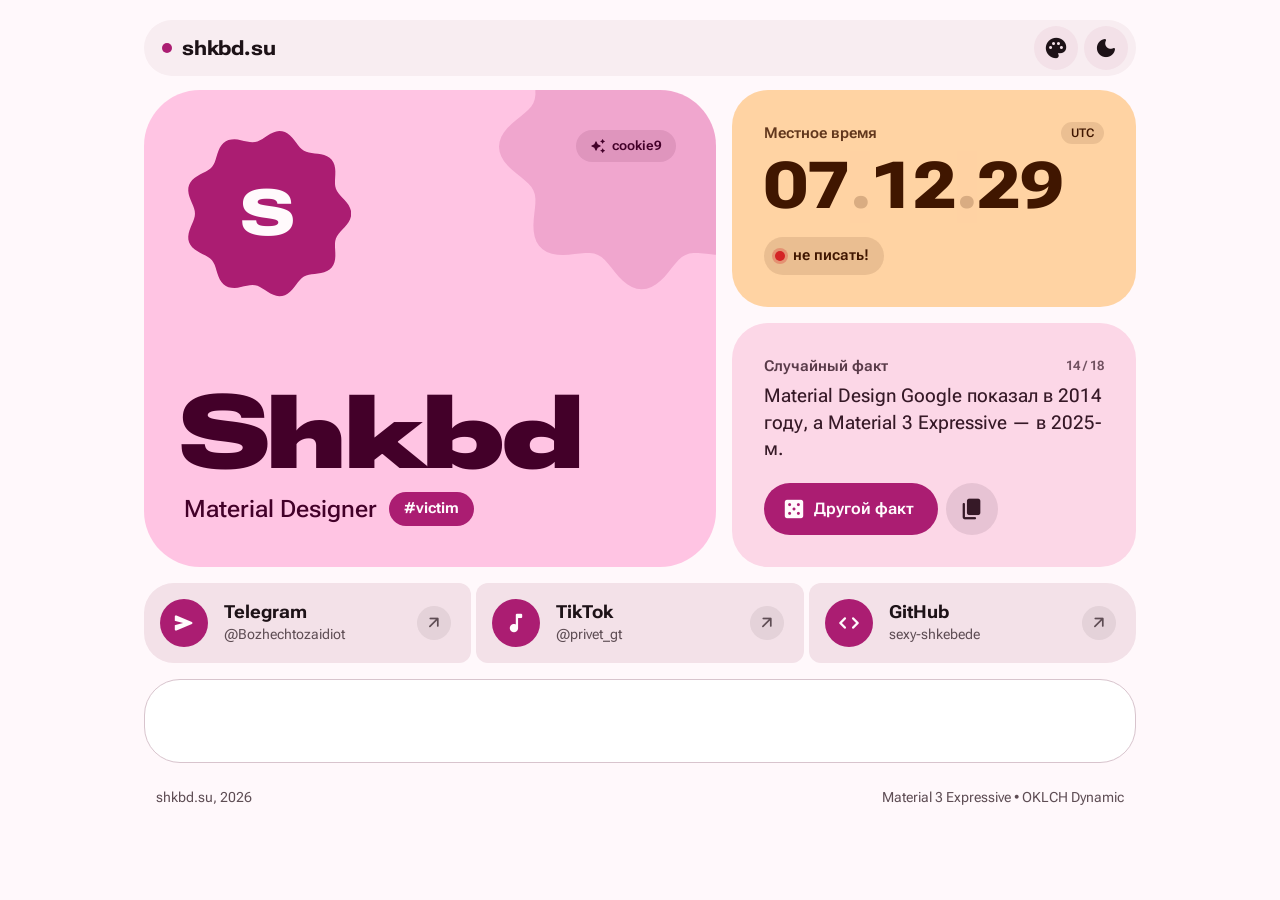
==== argon.html @ f4bde473 "Create argon.html" ====
<!doctype html>
<html lang="ru">
<head>
<meta charset="utf-8">
<meta name="viewport" content="width=device-width, initial-scale=1, viewport-fit=cover">
<title>shkebede bio</title>
<meta name="description" content="Shkbd #victim, Material Designer. Telegram, TikTok, GitHub.">
<meta property="og:title" content="Shkbd #victim">
<meta property="og:description" content="Material Designer">
<meta property="og:image" content="https://shkbd.su/avatarka.jpg">
<link rel="icon" href="https://shkbd.su/avatarka.jpg">
<link rel="preconnect" href="https://fonts.googleapis.com">
<link rel="preconnect" href="https://fonts.gstatic.com" crossorigin>
<link rel="stylesheet" href="https://fonts.googleapis.com/css2?family=Roboto+Flex:opsz,wdth,wght@8..144,25..151,100..1000&display=swap">
<link rel="stylesheet" href="https://fonts.googleapis.com/css2?family=Material+Symbols+Rounded:opsz,wght,FILL,GRAD@20..48,100..700,0..1,-50..200&icon_names=arrow_outward,auto_awesome,casino,check,code,content_copy,dark_mode,light_mode,music_note,palette,send&display=block">
<script>
  // Ранняя установка темы, оттенка и режима насыщенности без мигания
  try {
    var d = document.documentElement,
        h = localStorage.getItem('shkbd:hue'),
        t = localStorage.getItem('shkbd:theme'),
        v = localStorage.getItem('shkbd:vib');
    if (h) d.style.setProperty('--h', h);
    if (t) d.dataset.theme = t;
    if (v) d.dataset.vib = v;
  } catch (e) {}
  document.documentElement.classList.add('pre');
</script>
<style>
@property --h { syntax: '<number>'; inherits: true; initial-value: 350; }
@property --c-boost { syntax: '<number>'; inherits: true; initial-value: 1; }

:root {
  color-scheme: light dark;
  --h: 350;
  --c-boost: 1;

  /* Цвет блока комментариев — как на старом сайте */
  --comments-bg: light-dark(#FFFFFF, #15202B);

  /* Динамическая схема M3 Expressive из оттенка --h и множителя насыщенности --c-boost (OKLCH) */
  --primary:                light-dark(oklch(50% calc(.19 * var(--c-boost)) var(--h)),  oklch(82% calc(.13 * var(--c-boost)) var(--h)));
  --on-primary:             light-dark(oklch(99% .008 var(--h)),                        oklch(25% calc(.10 * var(--c-boost)) var(--h)));
  --primary-container:      light-dark(oklch(89% calc(.085 * var(--c-boost)) var(--h)), oklch(34% calc(.12 * var(--c-boost)) var(--h)));
  --on-primary-container:   light-dark(oklch(25% calc(.11 * var(--c-boost)) var(--h)),  oklch(93% calc(.055 * var(--c-boost)) var(--h)));
  --secondary-container:    light-dark(oklch(91.5% calc(.045 * var(--c-boost)) var(--h)), oklch(29% calc(.045 * var(--c-boost)) var(--h)));
  --on-secondary-container: light-dark(oklch(26% calc(.05 * var(--c-boost)) var(--h)),  oklch(92% .03 var(--h)));
  --tertiary-container:     light-dark(oklch(90% calc(.085 * var(--c-boost)) calc(var(--h) + 75)), oklch(34% calc(.095 * var(--c-boost)) calc(var(--h) + 75)));
  --on-tertiary-container:  light-dark(oklch(26% calc(.09 * var(--c-boost)) calc(var(--h) + 75)),  oklch(93% .05 calc(var(--h) + 75)));
  --surface:                light-dark(oklch(98.5% .008 var(--h)), oklch(14.5% .014 var(--h)));
  --surface-2:              light-dark(oklch(95.5% .014 var(--h)), oklch(19.5% .016 var(--h)));
  --surface-3:              light-dark(oklch(92.5% .022 var(--h)), oklch(24.5% .02 var(--h)));
  --on-surface:             light-dark(oklch(20% .02 var(--h)),    oklch(93.5% .012 var(--h)));
  --on-surface-variant:     light-dark(oklch(44% .025 var(--h)),   oklch(77% .022 var(--h)));
  --outline-variant:        light-dark(oklch(84% .025 var(--h)),   oklch(33% .025 var(--h)));
  --error:                  light-dark(oklch(56% .21 27),          oklch(74% .16 27));
  --ok:                     light-dark(oklch(55% .17 148),         oklch(78% .15 148));
  --warn:                   light-dark(oklch(62% .17 75),          oklch(82% .15 75));

  --emph: cubic-bezier(.2, 0, 0, 1);
  --spring: cubic-bezier(.34, 1.5, .5, 1);
  --spring-soft: cubic-bezier(.3, 1.15, .5, 1);
}

@supports (transition-timing-function: linear(0, 1)) {
  :root {
    --spring: linear(0, 0.009, 0.035 2.1%, 0.141 4.4%, 0.723 12.9%, 0.938 16.7%, 1.017 19.4%, 1.077 22.4%, 1.121 25.4%, 1.149 28.6%, 1.159 31.5%, 1.155 34.5%, 1.129 38.3%, 1.051 45.6%, 1.017 49.3%, 0.991 53.9%, 0.977 58.3%, 0.974 62.7%, 0.997 77.9%, 1.003 87.1%, 1);
    --spring-soft: linear(0, 0.006, 0.025 2.8%, 0.101 6.1%, 0.539 18.9%, 0.721 25.3%, 0.849 31.5%, 0.937 38.1%, 0.968 41.8%, 0.991 45.7%, 1.006 50.1%, 1.015 55%, 1.017 63.9%, 1.001 85.9%, 1);
  }
}

:root[data-theme="light"] { color-scheme: light; }
:root[data-theme="dark"]  { color-scheme: dark; }
:root[data-vib="tonal"]   { --c-boost: 0.65; }
:root[data-vib="expressive"] { --c-boost: 1; }
:root[data-vib="vibrant"] { --c-boost: 1.32; }
:root.ready { transition: --h .85s var(--emph), --c-boost .5s var(--emph); }

*, *::before, *::after { box-sizing: border-box; }
* { margin: 0; }
html { height: 100%; -webkit-text-size-adjust: 100%; background: var(--surface); }
body {
  min-height: 100%;
  background: var(--surface);
  color: var(--on-surface);
  font: 400 16px/1.5 'Roboto Flex', system-ui, -apple-system, 'Segoe UI', Roboto, sans-serif;
  -webkit-font-smoothing: antialiased;
  padding: env(safe-area-inset-top, 0px) env(safe-area-inset-right, 0px) env(safe-area-inset-bottom, 0px) env(safe-area-inset-left, 0px);
}
button, input, textarea { font: inherit; color: inherit; }
button { cursor: pointer; -webkit-tap-highlight-color: transparent; }
a { color: inherit; -webkit-tap-highlight-color: transparent; }
:focus-visible { outline: 3px solid var(--primary); outline-offset: 3px; }

.ms {
  font-family: 'Material Symbols Rounded';
  font-weight: normal; font-style: normal; font-size: 24px; line-height: 1;
  letter-spacing: normal; text-transform: none; white-space: nowrap; direction: ltr;
  display: inline-block; width: 1em; overflow: hidden; user-select: none;
  font-feature-settings: 'liga'; -webkit-font-smoothing: antialiased;
  font-variation-settings: 'FILL' 1, 'wght' 500, 'GRAD' 0, 'opsz' 24;
}

.wrap { max-width: 1040px; margin: 0 auto; padding: 12px 16px 36px; }

/* ---------- M3 Expressive Floating Top Bar ---------- */
.bar {
  display: flex; align-items: center; justify-content: space-between;
  padding: 6px 8px 6px 18px; margin-bottom: 14px;
  background: var(--surface-2);
  border-radius: 999px;
  position: relative; z-index: 10;
}
.wordmark {
  display: inline-flex; align-items: center; gap: 10px;
  font-size: 20px; letter-spacing: -.01em; text-decoration: none;
  font-variation-settings: 'wdth' 130, 'wght' 780, 'opsz' 20;
  transition: font-variation-settings .4s var(--spring);
}
.wordmark:hover { font-variation-settings: 'wdth' 151, 'wght' 900, 'opsz' 20; }
.wordmark-dot {
  width: 10px; height: 10px; border-radius: 50%;
  background: var(--primary);
  transition: transform .45s var(--spring), border-radius .45s var(--spring);
}
.wordmark:hover .wordmark-dot { transform: scale(1.4) rotate(45deg); border-radius: 3px; }

.bar-actions { display: flex; gap: 6px; position: relative; }
.icon-btn {
  width: 44px; height: 44px; border: 0; border-radius: 22px;
  background: var(--surface-3); display: grid; place-items: center;
  transition: border-radius .45s var(--spring), background-color .2s, transform .35s var(--spring);
}
.icon-btn:hover { background: var(--primary-container); color: var(--on-primary-container); }
.icon-btn:active, .icon-btn[aria-expanded="true"] { border-radius: 13px; transform: scale(.94); }

/* ---------- Прокачанная палитра M3 ---------- */
.palette {
  position: absolute; top: calc(100% + 12px); right: 0;
  display: flex; flex-direction: column; gap: 12px;
  padding: 14px; border-radius: 28px; min-width: 268px;
  background: var(--surface-3);
  border: 1px solid var(--outline-variant);
  box-shadow: 0 16px 40px -12px oklch(0% 0 0 / .45);
  transform-origin: top right; transform: scale(.65) translateY(-10px); opacity: 0; visibility: hidden;
  transition: transform .5s var(--spring), opacity .2s, visibility 0s .5s;
}
.palette.open {
  transform: none; opacity: 1; visibility: visible;
  transition: transform .5s var(--spring), opacity .15s, visibility 0s;
}
.pal-row { display: flex; justify-content: space-between; gap: 8px; }
.sw {
  width: 42px; height: 42px; border: 0; border-radius: 21px;
  background: oklch(64% .18 var(--sh)); color: #fff;
  display: grid; place-items: center;
  transition: border-radius .5s var(--spring), transform .5s var(--spring);
}
.sw .ms { font-size: 20px; opacity: 0; transform: scale(.4); transition: opacity .2s, transform .4s var(--spring); }
.sw[aria-checked="true"] { border-radius: 12px; transform: scale(1.06); }
.sw[aria-checked="true"] .ms { opacity: 1; transform: none; }
.sw:active { transform: scale(.86); }

.hue-wrap { display: flex; flex-direction: column; gap: 6px; }
.hue-head { display: flex; justify-content: space-between; font-size: 12px; color: var(--on-surface-variant); font-variation-settings: 'wght' 600; }
.hue-slider {
  -webkit-appearance: none; appearance: none;
  width: 100%; height: 18px; border-radius: 999px; outline: none;
  background: linear-gradient(to right in oklch longer hue, oklch(68% .18 0), oklch(68% .18 360));
  cursor: pointer;
}
.hue-slider::-webkit-slider-thumb {
  -webkit-appearance: none; appearance: none;
  width: 24px; height: 24px; border-radius: 8px;
  background: var(--on-surface); border: 3px solid var(--surface-3);
  box-shadow: 0 2px 6px oklch(0% 0 0 / .35);
  transition: border-radius .3s var(--spring), transform .3s var(--spring);
}
.hue-slider::-webkit-slider-thumb:hover { transform: scale(1.12); border-radius: 50%; }

.vib-group { display: grid; grid-template-columns: repeat(3, 1fr); gap: 4px; background: var(--surface-2); padding: 4px; border-radius: 16px; }
.vib-btn {
  border: 0; background: transparent; padding: 6px 8px; border-radius: 12px;
  font-size: 12px; font-variation-settings: 'wght' 620; color: var(--on-surface-variant);
  transition: background-color .2s, color .2s, border-radius .35s var(--spring);
}
.vib-btn[aria-pressed="true"] {
  background: var(--primary); color: var(--on-primary); border-radius: 999px;
}

/* ---------- Bento Grid ---------- */
.grid { display: grid; gap: 12px; }
.card { padding: 24px; position: relative; overflow: hidden; }

/* ---------- Hero ---------- */
.hero {
  background: var(--primary-container); color: var(--on-primary-container);
  border-radius: 48px; display: flex; flex-direction: column; justify-content: space-between; gap: 28px;
  container-type: inline-size; isolation: isolate;
}
.hero-ambient {
  position: absolute; right: -12%; top: -18%; width: clamp(220px, 58cqi, 380px); aspect-ratio: 1;
  fill: color-mix(in oklab, var(--primary) 18%, transparent);
  pointer-events: none; z-index: -1;
  animation: spin 90s linear infinite reverse;
}
.hero-top { display: flex; align-items: flex-start; justify-content: space-between; gap: 16px; }
.avatar {
  position: relative; border: 0; padding: 0; background: none;
  width: clamp(112px, 34cqi, 184px); aspect-ratio: 1; border-radius: 50%;
  transition: transform .45s var(--spring);
}
.avatar:hover { transform: scale(1.04); }
.avatar:active { transform: scale(.94); }
.avatar-shape {
  position: relative; display: block; width: 100%; height: 100%;
  background: var(--primary);
  -webkit-clip-path: url(#avatarClip); clip-path: url(#avatarClip);
  animation: spin 60s linear infinite;
}
.avatar img, .avatar-fallback {
  display: block; width: 100%; height: 100%; object-fit: cover;
  animation: spin 60s linear infinite reverse;
}
.avatar-fallback {
  display: none; position: absolute; inset: 0; place-items: center;
  color: var(--on-primary); font-size: 64px; font-variation-settings: 'wdth' 151, 'wght' 900;
}
.noimg img { display: none; }
.noimg .avatar-fallback { display: grid; }
@keyframes spin { to { transform: rotate(1turn); } }

.shape-pill {
  display: inline-flex; align-items: center; gap: 6px;
  padding: 6px 14px; border-radius: 999px; border: 0;
  background: color-mix(in oklab, var(--on-primary-container) 10%, transparent);
  color: var(--on-primary-container);
  font-size: 13px; font-variation-settings: 'wdth' 110, 'wght' 650;
  transition: transform .4s var(--spring), background-color .2s, border-radius .4s var(--spring);
}
.shape-pill:hover { background: color-mix(in oklab, var(--on-primary-container) 16%, transparent); }
.shape-pill:active { transform: scale(.92); border-radius: 10px; }
.shape-pill .ms { font-size: 16px; }

.name {
  --n-wdth: 151;
  --n-wght: 900;
  font-size: clamp(56px, 21cqi, 152px); line-height: .84; letter-spacing: -.025em; margin-left: -.04em;
  font-weight: 900;
  font-variation-settings: 'wdth' var(--n-wdth), 'wght' var(--n-wght), 'opsz' 144;
  transition: font-variation-settings .9s var(--spring-soft), letter-spacing 1.2s var(--spring-soft);
  user-select: none;
}
.pre .name { font-variation-settings: 'wdth' 30, 'wght' 200, 'opsz' 144; letter-spacing: .02em; }

.role {
  display: flex; flex-wrap: wrap; align-items: center; gap: 8px 12px; margin-top: 14px;
  font-size: clamp(18px, 5.4cqi, 24px); font-variation-settings: 'wdth' 110, 'wght' 520;
}
.tag {
  font-size: 15px; font-variation-settings: 'wdth' 105, 'wght' 680;
  background: var(--primary); color: var(--on-primary);
  padding: 5px 15px 6px; border-radius: 999px;
  transition: border-radius .4s var(--spring), transform .4s var(--spring);
}
.tag:hover { border-radius: 10px; transform: scale(1.05); }

/* ---------- Clock ---------- */
.clock {
  background: var(--tertiary-container); color: var(--on-tertiary-container);
  border-radius: 36px; container-type: inline-size;
  display: flex; flex-direction: column; justify-content: space-between;
}
.card-head { display: flex; align-items: center; justify-content: space-between; gap: 8px; margin-bottom: 6px; }
.label { font-size: 15px; font-weight: 600; font-variation-settings: 'wdth' 105, 'wght' 620; opacity: .82; }
.tz-badge {
  font-size: 12px; padding: 2px 10px; border-radius: 999px;
  background: color-mix(in oklab, currentColor 10%, transparent);
  font-variation-settings: 'wdth' 100, 'wght' 600;
}
.digits {
  display: flex; align-items: baseline; overflow: hidden; padding: .04em 0;
  font-size: clamp(40px, 19cqi, 80px); line-height: 1.05; letter-spacing: -.02em;
  font-variant-numeric: tabular-nums; font-weight: 760; font-variation-settings: 'wdth' 120, 'wght' 760, 'opsz' 96;
}
.d { display: inline-block; }
.d.roll { animation: roll .55s var(--spring); }
.sep { opacity: .5; margin: 0 .02em; transition: opacity .25s; }
.sep.blink { opacity: .2; }
@keyframes roll { from { transform: translateY(-55%); opacity: 0; } to { transform: none; opacity: 1; } }

.status {
  align-self: flex-start; border: 0;
  display: inline-flex; align-items: center; gap: 8px; margin-top: 14px; padding: 7px 15px 8px 11px;
  border-radius: 999px; background: color-mix(in oklab, currentColor 11%, transparent);
  font-size: 15px; font-variation-settings: 'wght' 620;
  transition: border-radius .4s var(--spring), transform .4s var(--spring), background-color .2s;
}
.status:hover { background: color-mix(in oklab, currentColor 17%, transparent); }
.status:active { border-radius: 12px; transform: scale(.94); }
.dot {
  width: 10px; height: 10px; border-radius: 50%;
  background: var(--status-color, var(--error));
  box-shadow: 0 0 0 3px color-mix(in oklab, var(--status-color, var(--error)) 28%, transparent);
  transition: background-color .3s, box-shadow .3s;
}

/* ---------- Fact ---------- */
.fact {
  background: var(--secondary-container); color: var(--on-secondary-container);
  border-radius: 36px; display: flex; flex-direction: column; justify-content: space-between; gap: 8px;
}
.fact-count {
  font-size: 13px; font-variant-numeric: tabular-nums; opacity: .7;
  font-variation-settings: 'wght' 650;
}
.fact-text {
  font-size: 18.5px; line-height: 1.42; max-width: 46ch; min-height: 4.3em; margin: 4px 0 12px;
  font-variation-settings: 'wdth' 100, 'wght' 460, 'opsz' 19;
  transition: opacity .25s var(--emph), transform .45s var(--spring-soft), filter .25s;
}
.fact-text.out { opacity: 0; transform: translateY(8px); filter: blur(4px); }

.fact-actions { display: flex; align-items: center; gap: 8px; flex-wrap: wrap; }
.btn-filled {
  display: inline-flex; align-items: center; gap: 8px;
  height: 52px; padding: 0 24px 0 18px; border: 0; border-radius: 26px;
  background: var(--primary); color: var(--on-primary);
  font-size: 16px; font-variation-settings: 'wdth' 105, 'wght' 640;
  transition: border-radius .45s var(--spring), transform .45s var(--spring);
}
.btn-filled:hover { border-radius: 18px; }
.btn-filled:active { border-radius: 12px; transform: scale(.96); }

.btn-tonal-ic {
  width: 52px; height: 52px; border: 0; border-radius: 26px;
  background: color-mix(in oklab, var(--on-secondary-container) 10%, transparent);
  color: var(--on-secondary-container);
  display: grid; place-items: center;
  transition: border-radius .45s var(--spring), transform .45s var(--spring), background-color .2s;
}
.btn-tonal-ic:hover { background: color-mix(in oklab, var(--on-secondary-container) 16%, transparent); border-radius: 18px; }
.btn-tonal-ic:active { border-radius: 12px; transform: scale(.92); }

.btn-icon { position: relative; width: 24px; height: 24px; display: grid; place-items: center; }
.btn-icon .ms { transition: opacity .15s, transform .3s var(--spring); }
.loader { position: absolute; inset: 2px; width: 20px; height: 20px; fill: currentColor; opacity: 0; transition: opacity .15s; }
.loading .btn-icon .ms { opacity: 0; transform: scale(.3) rotate(-90deg); }
.loading .loader { opacity: 1; animation: spin .9s linear infinite; }

/* ---------- Links: M3 Expressive Connected Button Group ---------- */
.links { display: flex; flex-direction: column; gap: 5px; }
.lbtn {
  display: flex; align-items: center; gap: 16px; min-width: 0;
  padding: 16px 20px 16px 16px; border-radius: 12px;
  background: var(--surface-3); text-decoration: none;
  transition: border-radius .5s var(--spring), flex-grow .5s var(--spring), background-color .2s, transform .4s var(--spring);
}
.lbtn:first-child { border-radius: 30px 30px 12px 12px; }
.lbtn:last-child  { border-radius: 12px 12px 30px 30px; }
.lbtn:hover { background: color-mix(in oklab, var(--primary-container) 75%, var(--surface-3)); }
.lbtn:active { border-radius: 30px; transform: scale(.985); }
.lbtn-ic {
  flex: none; width: 48px; height: 48px; border-radius: 24px;
  display: grid; place-items: center; background: var(--primary); color: var(--on-primary);
  transition: border-radius .5s var(--spring), transform .5s var(--spring);
}
.lbtn:hover .lbtn-ic { border-radius: 15px; transform: rotate(-6deg) scale(1.05); }
.lbtn-tx { display: flex; flex-direction: column; min-width: 0; flex: 1; }
.lbtn-tx b { font-size: 18px; line-height: 1.25; font-weight: 700; font-variation-settings: 'wdth' 115, 'wght' 720; }
.lbtn-tx small { font-size: 14px; color: var(--on-surface-variant); overflow: hidden; text-overflow: ellipsis; white-space: nowrap; }
.lbtn-arr {
  flex: none; width: 34px; height: 34px; border-radius: 50%;
  display: grid; place-items: center;
  background: color-mix(in oklab, var(--on-surface) 7%, transparent);
  color: var(--on-surface-variant);
  transition: transform .45s var(--spring), background-color .2s, color .2s;
}
.lbtn-arr .ms { font-size: 18px; }
.lbtn:hover .lbtn-arr {
  transform: translate(3px, -3px);
  background: var(--primary); color: var(--on-primary);
}

/* ---------- Comments (Comments.app) ---------- */
.comments {
  background: var(--comments-bg);
  border-radius: 36px; padding: 14px; min-height: 84px;
  border: 1px solid var(--outline-variant);
  transition: background-color .3s ease;
}

.foot {
  display: flex; align-items: center; justify-content: space-between; flex-wrap: wrap; gap: 8px;
  padding: 24px 12px 0; font-size: 14px; color: var(--on-surface-variant);
}

/* ---------- Desktop ---------- */
@media (min-width: 760px) {
  .wrap { padding: 20px 24px 48px; }
  .grid { grid-template-columns: repeat(12, minmax(0, 1fr)); gap: 16px; }
  .card { padding: 32px; }
  .hero { grid-column: 1 / 8; grid-row: 1 / 3; border-radius: 56px; padding: 40px; min-height: 430px; }
  .clock, .fact { grid-column: 8 / 13; }
  .links, .comments { grid-column: 1 / -1; }
  .links { flex-direction: row; }
  .lbtn { flex: 1 1 0; }
  .lbtn:first-child { border-radius: 30px 12px 12px 30px; }
  .lbtn:last-child  { border-radius: 12px 30px 30px 12px; }
  .lbtn:hover { flex-grow: 1.18; }
  .lbtn:active { flex-grow: 1.32; border-radius: 30px; }
  .comments { padding: 18px; }
}

::view-transition-old(root), ::view-transition-new(root) { animation: none; mix-blend-mode: normal; }

@media (prefers-reduced-motion: reduce) {
  *, *::before, *::after { animation: none !important; transition-duration: .01ms !important; }
}
</style>
</head>
<body>
<svg width="0" height="0" style="position:absolute" aria-hidden="true" focusable="false">
  <defs>
    <clipPath id="avatarClip" clipPathUnits="objectBoundingBox">
      <path id="avatarClipPath" d="M1 .5A.5 .5 0 1 1 0 .5A.5 .5 0 1 1 1 .5Z"/>
    </clipPath>
  </defs>
</svg>

<div class="wrap">
  <header class="bar">
    <a class="wordmark" href="/">
      <span class="wordmark-dot" aria-hidden="true"></span>
      <span>shkbd.su</span>
    </a>
    <div class="bar-actions">
      <button class="icon-btn" id="paletteBtn" type="button" aria-label="Сменить палитру" aria-expanded="false" aria-controls="palette">
        <span class="ms">palette</span>
      </button>
      <button class="icon-btn" id="themeBtn" type="button" aria-label="Сменить тему">
        <span class="ms" id="themeIcon">dark_mode</span>
      </button>

      <div class="palette" id="palette" role="dialog" aria-label="Настройка палитры M3">
        <div class="pal-row" id="palSwatches" role="radiogroup" aria-label="Готовые оттенки"></div>
        <div class="hue-wrap">
          <div class="hue-head">
            <span>Оттенок OKLCH</span>
            <output id="hueVal">350°</output>
          </div>
          <input class="hue-slider" id="hueSlider" type="range" min="0" max="360" value="350" aria-label="Ползунок оттенка">
        </div>
        <div class="vib-group" role="group" aria-label="Насыщенность схемы">
          <button class="vib-btn" type="button" data-vib="tonal" aria-pressed="false">Tonal</button>
          <button class="vib-btn" type="button" data-vib="expressive" aria-pressed="true">Expressive</button>
          <button class="vib-btn" type="button" data-vib="vibrant" aria-pressed="false">Vibrant</button>
        </div>
      </div>
    </div>
  </header>

  <main class="grid">
    <section class="card hero" id="heroCard">
      <svg class="hero-ambient" viewBox="0 0 1 1" aria-hidden="true">
        <path id="ambientPath"/>
      </svg>

      <div class="hero-top">
        <button class="avatar" id="avatarBtn" type="button" aria-label="Сменить форму аватарки">
          <span class="avatar-shape">
            <img src="https://shkbd.su/avatarka.jpg" alt="Аватарка Shkbd" width="184" height="184" onerror="this.parentNode.classList.add('noimg')">
            <span class="avatar-fallback" aria-hidden="true">S</span>
          </span>
        </button>

        <button class="shape-pill" id="shapePill" type="button" title="Нажми, чтобы морфить форму">
          <span class="ms">auto_awesome</span>
          <span id="shapeName">cookie9</span>
        </button>
      </div>

      <div>
        <h1 class="name" id="heroName">Shkbd</h1>
        <p class="role">
          <span>Material Designer</span>
          <span class="tag">#victim</span>
        </p>
      </div>
    </section>

    <section class="card clock">
      <div>
        <div class="card-head">
          <h2 class="label">Местное время</h2>
          <span class="tz-badge" id="tzBadge">LIVE</span>
        </div>
        <div class="digits" role="timer">
          <span class="d">0</span><span class="d">0</span><span class="sep">.</span><span class="d">0</span><span class="d">0</span><span class="sep">.</span><span class="d">0</span><span class="d">0</span>
        </div>
      </div>
      <button class="status" id="statusBtn" type="button" title="Кликни, чтобы сменить статус">
        <span class="dot" aria-hidden="true"></span>
        <span id="statusText">не писать!</span>
      </button>
    </section>

    
    <section class="card fact">
      <div>
        <div class="card-head">
          <h2 class="label">Случайный факт</h2>
          <span class="fact-count" id="factCount">1 / 18</span>
        </div>
        <p class="fact-text" id="factText" aria-live="polite"></p>
      </div>

      <div class="fact-actions">
        <button class="btn-filled" id="factBtn" type="button">
          <span class="btn-icon">
            <span class="ms">casino</span>
            <svg class="loader" viewBox="0 0 1 1" aria-hidden="true"><path id="loaderPath"/></svg>
          </span>
          Другой факт
        </button>
        <button class="btn-tonal-ic" id="copyFactBtn" type="button" aria-label="Скопировать факт" title="Скопировать факт">
          <span class="ms" id="copyIcon">content_copy</span>
        </button>
      </div>
    </section>

    <nav class="links" aria-label="Ссылки">
      <a class="lbtn" href="https://t.me/Bozhechtozaidiot" target="_blank" rel="noopener">
        <span class="lbtn-ic"><span class="ms">send</span></span>
        <span class="lbtn-tx"><b>Telegram</b><small>@Bozhechtozaidiot</small></span>
        <span class="lbtn-arr" aria-hidden="true"><span class="ms">arrow_outward</span></span>
      </a>
      <a class="lbtn" href="https://www.tiktok.com/@privet_gt" target="_blank" rel="noopener">
        <span class="lbtn-ic"><span class="ms">music_note</span></span>
        <span class="lbtn-tx"><b>TikTok</b><small>@privet_gt</small></span>
        <span class="lbtn-arr" aria-hidden="true"><span class="ms">arrow_outward</span></span>
      </a>
      <a class="lbtn" href="https://github.com/sexy-shkebede" target="_blank" rel="noopener">
        <span class="lbtn-ic"><span class="ms">code</span></span>
        <span class="lbtn-tx"><b>GitHub</b><small>sexy-shkebede</small></span>
        <span class="lbtn-arr" aria-hidden="true"><span class="ms">arrow_outward</span></span>
      </a>
    </nav>

    <section class="comments" id="comments" aria-label="Комментарии">
      <div id="comments-container"></div>
    </section>
  </main>

  <footer class="foot">
    <span>shkbd.su, 2026</span>
    <span>Material 3 Expressive • OKLCH Dynamic</span>
  </footer>
</div>

<script>
(() => {
  'use strict';
  const $ = (s) => document.querySelector(s);
  const root = document.documentElement;
  const reduce = matchMedia('(prefers-reduced-motion: reduce)').matches;
  const store = {
    get(k) { try { return localStorage.getItem(k); } catch (e) { return null; } },
    set(k, v) { try { localStorage.setItem(k, v); } catch (e) {} }
  };

  /* ================= НАСТРОЙКИ ================= */
  const OWNER_TZ = null;

  const FACTS = [
    'Домен .su открыли в сентябре 1990 года, за год до распада СССР. Страны нет, а домен живёт.',
    'У осьминога три сердца и голубая кровь.',
    'С точки зрения ботаники банан — ягода, а клубника — нет.',
    'Первый компьютерный «баг» был настоящей молью: в 1947 году её нашли в реле Harvard Mark II.',
    'Сутки на Венере длятся дольше, чем её год.',
    'Акулы появились на Земле раньше, чем деревья.',
    'Мёд почти не портится: съедобный мёд находили в древнеегипетских гробницах.',
    'Android изначально задумывали как систему для цифровых камер.',
    'Национальное животное Шотландии — единорог.',
    'Фламинго розовые из-за пигментов в еде. Без них они бледнеют.',
    'Самая короткая война в истории, англо-занзибарская 1896 года, длилась меньше часа.',
    'Летом Эйфелева башня становится выше примерно на 15 см из-за теплового расширения.',
    'Первое видео на YouTube, «Me at the zoo», загрузили в апреле 2005 года.',
    'Material Design Google показал в 2014 году, а Material 3 Expressive — в 2025-м.',
    'На языке улитки тысячи крошечных зубов.',
    'Свет от Солнца летит до Земли около 8 минут 20 секунд.',
    'Ватикан — самая маленькая страна в мире.',
    'Кошки не чувствуют сладкий вкус.'
  ];

  const PALETTES = [
    { name: 'Роза', h: 350 },
    { name: 'Сирень', h: 295 },
    { name: 'Океан', h: 235 },
    { name: 'Мята', h: 165 },
    { name: 'Янтарь', h: 70 }
  ];

  const STATUSES = [
    { text: 'не писать!', color: 'var(--error)' },
    { text: 'дизайнит в M3', color: 'var(--ok)' },
    { text: 'кодит фичи', color: 'var(--warn)' },
    { text: 'афк / спит', color: 'var(--primary)' }
  ];

  /* ================= M3 Expressive Shapes + Morph ================= */
  const N = 180;
  const SHAPES = {
    circle:   { n: 0,  a: 0 },
    cookie9:  { n: 9,  a: 0.07 },
    clover4:  { n: 4,  a: 0.2 },
    sunny8:   { n: 8,  a: 0.1 },
    cookie12: { n: 12, a: 0.05 },
    burst6:   { n: 6,  a: 0.13 },
    flower7:  { n: 7,  a: 0.11 }
  };

  const radii = (s) => {
    const r = new Float64Array(N);
    for (let i = 0; i < N; i++) {
      const th = (i / N) * Math.PI * 2;
      r[i] = (1 + s.a * Math.cos(s.n * th)) / (1 + s.a);
    }
    return r;
  };
  const toPath = (r) => {
    let d = '';
    for (let i = 0; i < N; i++) {
      const th = (i / N) * Math.PI * 2;
      d += (i ? 'L' : 'M') + (0.5 + 0.5 * r[i] * Math.cos(th)).toFixed(4) + ' ' + (0.5 + 0.5 * r[i] * Math.sin(th)).toFixed(4);
    }
    return d + 'Z';
  };
  const springEase = (p) => (p >= 1 ? 1 : 1 - Math.exp(-6 * p) * Math.cos(10.5 * p));

  function shaper(el, start) {
    const st = { r: radii(SHAPES[start]), id: 0 };
    el.setAttribute('d', toPath(st.r));
    st.to = (name, dur) => {
      const target = radii(SHAPES[name]);
      const id = ++st.id;
      if (reduce || !dur) { st.r = target; el.setAttribute('d', toPath(target)); return; }
      const from = st.r.slice();
      const t0 = performance.now();
      const frame = (now) => {
        if (id !== st.id) return;
        const p = Math.min(1, Math.max(0, (now - t0) / dur));
        const t = springEase(p);
        for (let i = 0; i < N; i++) st.r[i] = from[i] + (target[i] - from[i]) * t;
        el.setAttribute('d', toPath(st.r));
        if (p < 1) requestAnimationFrame(frame);
      };
      requestAnimationFrame(frame);
    };
    return st;
  }

  /* ---------- Аватарка + Фоновый шейп + Пилюля формы ---------- */
  const avatar = shaper($('#avatarClipPath'), 'circle');
  const ambient = shaper($('#ambientPath'), 'clover4');
  const shapeNameEl = $('#shapeName');
  const avOrder = ['cookie9', 'clover4', 'sunny8', 'cookie12', 'burst6', 'flower7', 'circle'];
  let avIdx = 0;

  const cycleAvatarShape = () => {
    avIdx = (avIdx + 1) % avOrder.length;
    const nextShape = avOrder[avIdx];
    const ambientShape = avOrder[(avIdx + 2) % avOrder.length];
    avatar.to(nextShape, 750);
    ambient.to(ambientShape, 950);
    shapeNameEl.textContent = nextShape;
  };
  $('#avatarBtn').addEventListener('click', cycleAvatarShape);
  $('#shapePill').addEventListener('click', cycleAvatarShape);

  /* ---------- Интерактивный Roboto Flex в Hero ---------- */
  const heroCard = $('#heroCard');
  const heroName = $('#heroName');
  if (!reduce) {
    heroCard.addEventListener('pointermove', (e) => {
      const rect = heroCard.getBoundingClientRect();
      const nx = Math.max(0, Math.min(1, (e.clientX - rect.left) / rect.width));
      const ny = Math.max(0, Math.min(1, (e.clientY - rect.top) / rect.height));
      const wdth = Math.round(115 + nx * 36); // 115..151
      const wght = Math.round(700 + (1 - ny) * 280); // 700..980
      heroName.style.setProperty('--n-wdth', wdth);
      heroName.style.setProperty('--n-wght', wght);
    });
    heroCard.addEventListener('pointerleave', () => {
      heroName.style.setProperty('--n-wdth', 151);
      heroName.style.setProperty('--n-wght', 900);
    });
  }

  /* ---------- Loading Indicator ---------- */
  const loader = shaper($('#loaderPath'), 'cookie9');
  const loaderSeq = ['burst6', 'clover4', 'cookie9', 'sunny8', 'circle'];
  let loaderTimer = 0;
  const startLoader = () => {
    let k = 0;
    loader.to(loaderSeq[k], 260);
    loaderTimer = setInterval(() => { k = (k + 1) % loaderSeq.length; loader.to(loaderSeq[k], 260); }, 200);
  };
  const stopLoader = () => clearInterval(loaderTimer);

  /* ---------- Случайный факт + Копирование ---------- */
  const factText = $('#factText');
  const factBtn = $('#factBtn');
  const factCount = $('#factCount');
  const copyFactBtn = $('#copyFactBtn');
  const copyIcon = $('#copyIcon');
  let lastFact = -1, busy = false;

  const nextFact = () => {
    let i;
    do { i = Math.floor(Math.random() * FACTS.length); } while (i === lastFact && FACTS.length > 1);
    lastFact = i;
    factCount.textContent = `${i + 1} / ${FACTS.length}`;
    return FACTS[i];
  };
  factText.textContent = nextFact();

  factBtn.addEventListener('click', () => {
    if (busy) return;
    busy = true;
    factBtn.classList.add('loading');
    factBtn.setAttribute('aria-busy', 'true');
    startLoader();
    factText.classList.add('out');
    setTimeout(() => {
      factText.textContent = nextFact();
      factText.classList.remove('out');
      factBtn.classList.remove('loading');
      factBtn.removeAttribute('aria-busy');
      stopLoader();
      busy = false;
    }, reduce ? 0 : 560);
  });

  copyFactBtn.addEventListener('click', () => {
    if (!navigator.clipboard) return;
    navigator.clipboard.writeText(factText.textContent).then(() => {
      copyIcon.textContent = 'check';
      setTimeout(() => { copyIcon.textContent = 'content_copy'; }, 1400);
    }).catch(() => {});
  });

  /* ---------- Часы + Переключатель статуса ---------- */
  const digitEls = Array.from(document.querySelectorAll('.digits .d'));
  const sepEls = Array.from(document.querySelectorAll('.digits .sep'));
  const tzBadge = $('#tzBadge');
  try {
    const tzName = OWNER_TZ || Intl.DateTimeFormat().resolvedOptions().timeZone || 'LOCAL';
    tzBadge.textContent = tzName.split('/').pop().replace('_', ' ');
  } catch (e) {}

  const fmtOpts = { hour: '2-digit', minute: '2-digit', second: '2-digit', hourCycle: 'h23' };
  let fmt;
  try { fmt = new Intl.DateTimeFormat('ru-RU', OWNER_TZ ? Object.assign({ timeZone: OWNER_TZ }, fmtOpts) : fmtOpts); }
  catch (e) { fmt = new Intl.DateTimeFormat('ru-RU', fmtOpts); }

  let blinkState = false;
  const tick = () => {
    const parts = fmt.formatToParts(new Date());
    const get = (t) => ((parts.find((p) => p.type === t) || { value: '0' }).value).padStart(2, '0');
    const s = get('hour') + get('minute') + get('second');
    for (let i = 0; i < 6; i++) {
      const el = digitEls[i], c = s[i];
      if (el.textContent !== c) {
        el.textContent = c;
        if (!reduce) { el.classList.remove('roll'); void el.offsetWidth; el.classList.add('roll'); }
      }
    }
    blinkState = !blinkState;
    sepEls.forEach((sep) => sep.classList.toggle('blink', blinkState));
    setTimeout(tick, 1000 - (Date.now() % 1000) + 5);
  };
  tick();

  let statusIdx = 0;
  const statusBtn = $('#statusBtn');
  const statusText = $('#statusText');
  statusBtn.addEventListener('click', () => {
    statusIdx = (statusIdx + 1) % STATUSES.length;
    const st = STATUSES[statusIdx];
    statusText.textContent = st.text;
    statusBtn.style.setProperty('--status-color', st.color);
  });

  /* ---------- Палитра (Swatches + Hue Slider + Vibrancy) ---------- */
  const palEl = $('#palette'), palSwatches = $('#palSwatches'), palBtn = $('#paletteBtn');
  const hueSlider = $('#hueSlider'), hueVal = $('#hueVal');
  const savedHue = parseFloat(store.get('shkbd:hue'));
  let baseHue = Number.isFinite(savedHue) ? ((savedHue % 360) + 360) % 360 : PALETTES[0].h;

  const syncSwatches = () => {
    palSwatches.querySelectorAll('.sw').forEach((b, i) => {
      b.setAttribute('aria-checked', String(Math.round(baseHue) === PALETTES[i].h));
    });
    hueSlider.value = Math.round(baseHue);
    hueVal.textContent = `${Math.round(baseHue)}°`;
  };

  PALETTES.forEach((p) => {
    const b = document.createElement('button');
    b.className = 'sw';
    b.type = 'button';
    b.setAttribute('role', 'radio');
    b.setAttribute('aria-label', p.name);
    b.title = p.name;
    b.style.setProperty('--sh', p.h);
    b.innerHTML = '<span class="ms">check</span>';
    b.addEventListener('click', () => setHue(p.h));
    palSwatches.appendChild(b);
  });
  syncSwatches();

  function setHue(h) {
    const cur = parseFloat(getComputedStyle(root).getPropertyValue('--h'));
    const target = Number.isFinite(cur) ? h + 360 * Math.round((cur - h) / 360) : h;
    root.style.setProperty('--h', target);
    baseHue = ((h % 360) + 360) % 360;
    store.set('shkbd:hue', Math.round(baseHue));
    syncSwatches();
  }

  hueSlider.addEventListener('input', (e) => {
    const h = parseFloat(e.target.value);
    root.style.setProperty('--h', h);
    baseHue = h;
    store.set('shkbd:hue', Math.round(h));
    syncSwatches();
  });

 // Переключатель насыщенности (Tonal / Expressive / Vibrant)
  const vibBtns = Array.from(document.querySelectorAll('.vib-btn'));
  const currentVib = root.dataset.vib || 'expressive';
  const syncVib = (v) => {
    vibBtns.forEach((btn) => btn.setAttribute('aria-pressed', String(btn.dataset.vib === v)));
  };
  syncVib(currentVib);
  vibBtns.forEach((btn) => {
    btn.addEventListener('click', () => {
      const v = btn.dataset.vib;
      root.dataset.vib = v;
      store.set('shkbd:vib', v);
      syncVib(v);
    });
  });

  const setPal = (open) => { palEl.classList.toggle('open', open); palBtn.setAttribute('aria-expanded', String(open)); };
  palBtn.addEventListener('click', (e) => { e.stopPropagation(); setPal(!palEl.classList.contains('open')); });
  document.addEventListener('click', (e) => { if (!palEl.contains(e.target)) setPal(false); });
  document.addEventListener('keydown', (e) => { if (e.key === 'Escape') setPal(false); });

  /* ---------- Тема (круговой переход View Transitions) ---------- */
  const themeBtn = $('#themeBtn'), themeIcon = $('#themeIcon');
  const mq = matchMedia('(prefers-color-scheme: dark)');
  const isDark = () => (root.dataset.theme ? root.dataset.theme === 'dark' : mq.matches);
  const syncIcon = () => { themeIcon.textContent = isDark() ? 'light_mode' : 'dark_mode'; };
  syncIcon();
  const onScheme = () => { syncIcon(); loadComments(isDark()); };
  if (mq.addEventListener) mq.addEventListener('change', onScheme); else if (mq.addListener) mq.addListener(onScheme);

  themeBtn.addEventListener('click', () => {
    const next = isDark() ? 'light' : 'dark';
    const apply = () => { root.dataset.theme = next; store.set('shkbd:theme', next); syncIcon(); loadComments(next === 'dark'); };
    if (!document.startViewTransition || reduce) { apply(); return; }
    const r = themeBtn.getBoundingClientRect();
    const x = r.left + r.width / 2, y = r.top + r.height / 2;
    const end = Math.hypot(Math.max(x, innerWidth - x), Math.max(y, innerHeight - y));
    const vt = document.startViewTransition(apply);
    vt.ready.then(() => {
      root.animate(
        { clipPath: [`circle(0px at ${x}px ${y}px)`, `circle(${end}px at ${x}px ${y}px)`] },
        { duration: 650, easing: 'cubic-bezier(.2,0,0,1)', pseudoElement: '::view-transition-new(root)' }
      );
    }).catch(() => {});
  });

  /* ================= КОММЕНТАРИИ (Comments.app) ================= */
  const commentsContainer = $('#comments-container');
  let commentsDark = null;
  function loadComments(dark) {
    if (dark === commentsDark) return;
    commentsDark = dark;
    commentsContainer.innerHTML = '';
    const script = document.createElement('script');
    script.async = true;
    script.src = 'https://comments.app/js/widget.js?3';
    script.setAttribute('data-comments-app-website', 'H5q6PgQw');
    script.setAttribute('data-limit', '5');
    script.setAttribute('data-dislikes', '1');
    if (dark) {
      script.setAttribute('data-color', '72E350');
      script.setAttribute('data-dark', '1');
    } else {
      script.setAttribute('data-color', '29B127');
    }
    commentsContainer.appendChild(script);
  }
  loadComments(isDark());

  /* ---------- Вступление: аватар морфится в печеньку, имя растягивается ---------- */
  const intro = () => requestAnimationFrame(() => {
    root.classList.remove('pre');
    avatar.to('cookie9', 1100);
    ambient.to('sunny8', 1400);
    setTimeout(() => root.classList.add('ready'), 60);
  });
  const fontsReady = document.fonts && document.fonts.ready ? document.fonts.ready : Promise.resolve();
  Promise.race([fontsReady, new Promise((r) => setTimeout(r, 1200))]).then(intro, intro);
})();
</script>
</body>
</html>
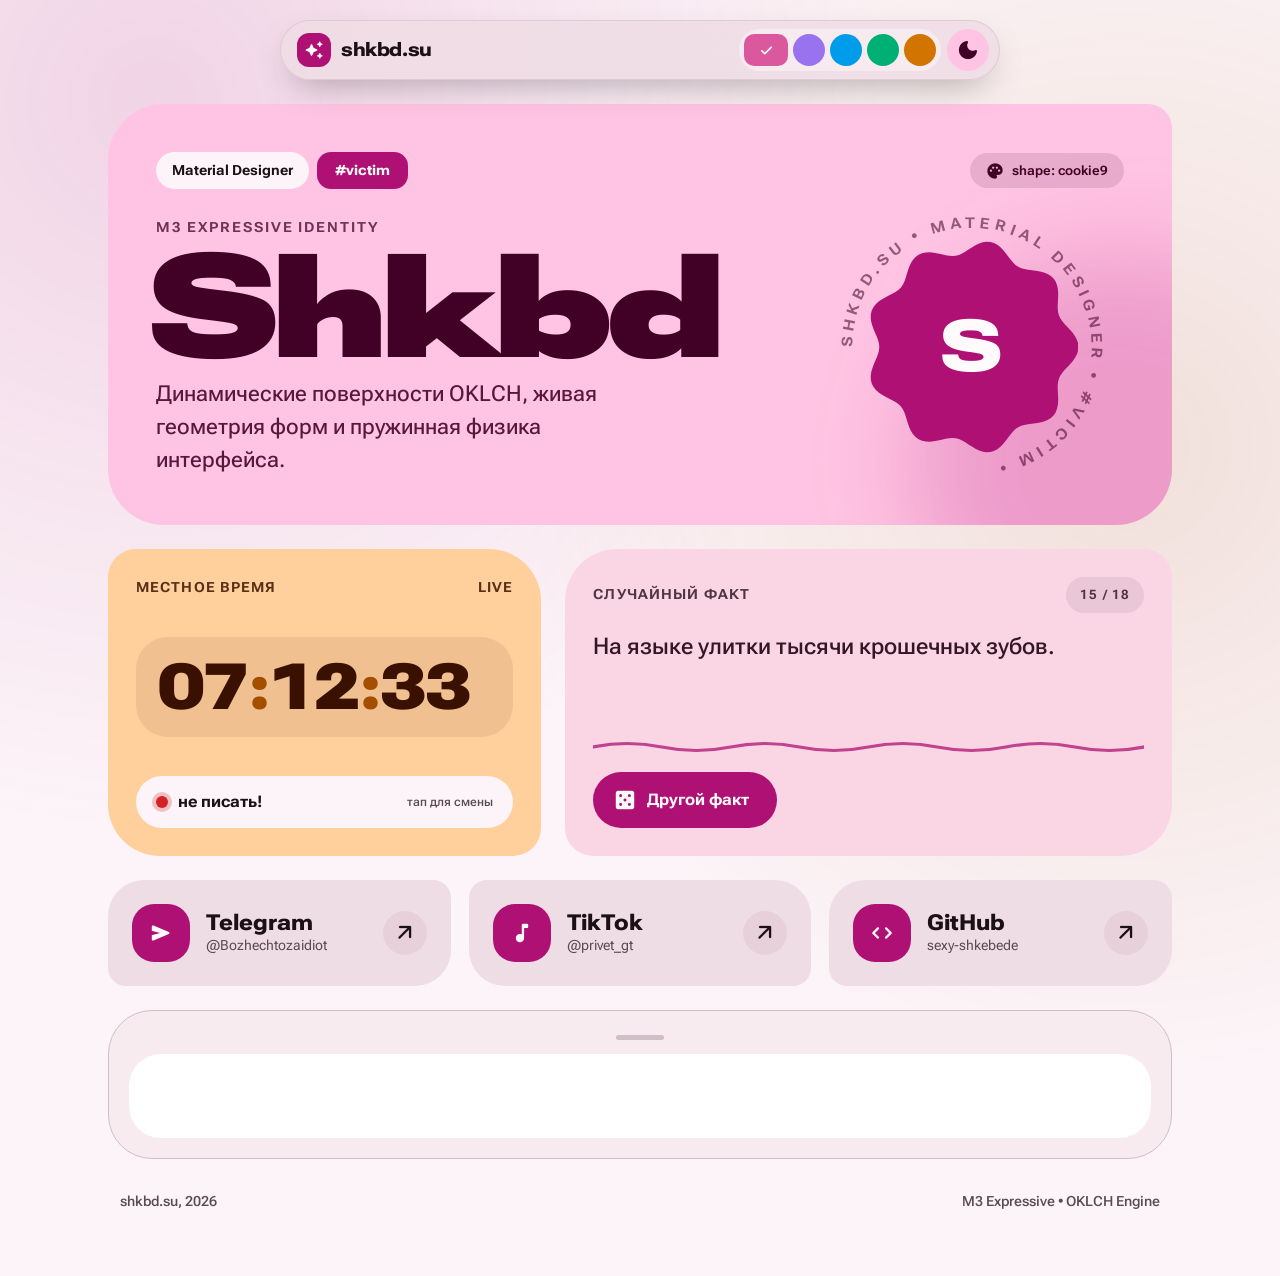
==== commit 8feb1a23: "Add files via upload" ====
--- a/argon.html
+++ b/argon.html
@@ -12,54 +12,56 @@
 <link rel="preconnect" href="https://fonts.googleapis.com">
 <link rel="preconnect" href="https://fonts.gstatic.com" crossorigin>
 <link rel="stylesheet" href="https://fonts.googleapis.com/css2?family=Roboto+Flex:opsz,wdth,wght@8..144,25..151,100..1000&display=swap">
-<link rel="stylesheet" href="https://fonts.googleapis.com/css2?family=Material+Symbols+Rounded:opsz,wght,FILL,GRAD@20..48,100..700,0..1,-50..200&icon_names=arrow_outward,auto_awesome,casino,check,code,content_copy,dark_mode,light_mode,music_note,palette,send&display=block">
+<link rel="stylesheet" href="https://fonts.googleapis.com/css2?family=Material+Symbols+Rounded:opsz,wght,FILL,GRAD@20..48,100..700,0..1,-50..200&icon_names=arrow_outward,auto_awesome,casino,check,code,dark_mode,light_mode,music_note,palette,send,spark&display=block">
 <script>
-  // Ранняя установка темы, оттенка и режима насыщенности без мигания
   try {
     var d = document.documentElement,
         h = localStorage.getItem('shkbd:hue'),
-        t = localStorage.getItem('shkbd:theme'),
-        v = localStorage.getItem('shkbd:vib');
+        t = localStorage.getItem('shkbd:theme');
     if (h) d.style.setProperty('--h', h);
     if (t) d.dataset.theme = t;
-    if (v) d.dataset.vib = v;
   } catch (e) {}
   document.documentElement.classList.add('pre');
 </script>
 <style>
 @property --h { syntax: '<number>'; inherits: true; initial-value: 350; }
-@property --c-boost { syntax: '<number>'; inherits: true; initial-value: 1; }
 
 :root {
   color-scheme: light dark;
   --h: 350;
-  --c-boost: 1;
-
-  /* Цвет блока комментариев — как на старом сайте */
+
+  /* Оригинальный фон блока комментариев */
   --comments-bg: light-dark(#FFFFFF, #15202B);
 
-  /* Динамическая схема M3 Expressive из оттенка --h и множителя насыщенности --c-boost (OKLCH) */
-  --primary:                light-dark(oklch(50% calc(.19 * var(--c-boost)) var(--h)),  oklch(82% calc(.13 * var(--c-boost)) var(--h)));
-  --on-primary:             light-dark(oklch(99% .008 var(--h)),                        oklch(25% calc(.10 * var(--c-boost)) var(--h)));
-  --primary-container:      light-dark(oklch(89% calc(.085 * var(--c-boost)) var(--h)), oklch(34% calc(.12 * var(--c-boost)) var(--h)));
-  --on-primary-container:   light-dark(oklch(25% calc(.11 * var(--c-boost)) var(--h)),  oklch(93% calc(.055 * var(--c-boost)) var(--h)));
-  --secondary-container:    light-dark(oklch(91.5% calc(.045 * var(--c-boost)) var(--h)), oklch(29% calc(.045 * var(--c-boost)) var(--h)));
-  --on-secondary-container: light-dark(oklch(26% calc(.05 * var(--c-boost)) var(--h)),  oklch(92% .03 var(--h)));
-  --tertiary-container:     light-dark(oklch(90% calc(.085 * var(--c-boost)) calc(var(--h) + 75)), oklch(34% calc(.095 * var(--c-boost)) calc(var(--h) + 75)));
-  --on-tertiary-container:  light-dark(oklch(26% calc(.09 * var(--c-boost)) calc(var(--h) + 75)),  oklch(93% .05 calc(var(--h) + 75)));
-  --surface:                light-dark(oklch(98.5% .008 var(--h)), oklch(14.5% .014 var(--h)));
-  --surface-2:              light-dark(oklch(95.5% .014 var(--h)), oklch(19.5% .016 var(--h)));
-  --surface-3:              light-dark(oklch(92.5% .022 var(--h)), oklch(24.5% .02 var(--h)));
-  --on-surface:             light-dark(oklch(20% .02 var(--h)),    oklch(93.5% .012 var(--h)));
-  --on-surface-variant:     light-dark(oklch(44% .025 var(--h)),   oklch(77% .022 var(--h)));
-  --outline-variant:        light-dark(oklch(84% .025 var(--h)),   oklch(33% .025 var(--h)));
+  /* Динамическая палитра M3 Expressive из одного оттенка --h (OKLCH) */
+  --primary:                light-dark(oklch(50% .20 var(--h)),  oklch(82% .13 var(--h)));
+  --on-primary:             light-dark(oklch(99% .008 var(--h)), oklch(25% .10 var(--h)));
+  --primary-container:      light-dark(oklch(89% .085 var(--h)), oklch(34% .12 var(--h)));
+  --on-primary-container:   light-dark(oklch(24% .11 var(--h)),  oklch(94% .05 var(--h)));
+
+  --secondary:              light-dark(oklch(54% .10 var(--h)),  oklch(78% .08 var(--h)));
+  --secondary-container:    light-dark(oklch(91% .045 var(--h)), oklch(28% .045 var(--h)));
+  --on-secondary-container: light-dark(oklch(25% .05 var(--h)),  oklch(92% .03 var(--h)));
+
+  --tertiary:               light-dark(oklch(52% .16 calc(var(--h) + 75)), oklch(82% .12 calc(var(--h) + 75)));
+  --on-tertiary:            light-dark(oklch(99% .01 calc(var(--h) + 75)), oklch(25% .09 calc(var(--h) + 75)));
+  --tertiary-container:     light-dark(oklch(89% .09 calc(var(--h) + 75)), oklch(34% .10 calc(var(--h) + 75)));
+  --on-tertiary-container:  light-dark(oklch(24% .09 calc(var(--h) + 75)), oklch(93% .05 calc(var(--h) + 75)));
+
+  --surface:                light-dark(oklch(97.5% .01 var(--h)),  oklch(13% .015 var(--h)));
+  --surface-low:            light-dark(oklch(95% .015 var(--h)),   oklch(17.5% .018 var(--h)));
+  --surface-high:           light-dark(oklch(91.5% .022 var(--h)), oklch(23% .022 var(--h)));
+  --surface-highest:        light-dark(oklch(88% .028 var(--h)),   oklch(28% .026 var(--h)));
+
+  --on-surface:             light-dark(oklch(19% .02 var(--h)),    oklch(94% .012 var(--h)));
+  --on-surface-variant:     light-dark(oklch(43% .028 var(--h)),   oklch(76% .022 var(--h)));
+  --outline:                light-dark(oklch(82% .025 var(--h)),   oklch(34% .025 var(--h)));
   --error:                  light-dark(oklch(56% .21 27),          oklch(74% .16 27));
-  --ok:                     light-dark(oklch(55% .17 148),         oklch(78% .15 148));
-  --warn:                   light-dark(oklch(62% .17 75),          oklch(82% .15 75));
+  --ok:                     light-dark(oklch(55% .18 148),         oklch(78% .15 148));
 
   --emph: cubic-bezier(.2, 0, 0, 1);
-  --spring: cubic-bezier(.34, 1.5, .5, 1);
-  --spring-soft: cubic-bezier(.3, 1.15, .5, 1);
+  --spring: cubic-bezier(.34, 1.56, .5, 1);
+  --spring-soft: cubic-bezier(.28, 1.18, .48, 1);
 }
 
 @supports (transition-timing-function: linear(0, 1)) {
@@ -71,21 +73,21 @@
 
 :root[data-theme="light"] { color-scheme: light; }
 :root[data-theme="dark"]  { color-scheme: dark; }
-:root[data-vib="tonal"]   { --c-boost: 0.65; }
-:root[data-vib="expressive"] { --c-boost: 1; }
-:root[data-vib="vibrant"] { --c-boost: 1.32; }
-:root.ready { transition: --h .85s var(--emph), --c-boost .5s var(--emph); }
-
-*, *::before, *::after { box-sizing: border-box; }
-* { margin: 0; }
+:root.ready { transition: --h .9s var(--emph); }
+
+*, *::before, *::after { box-sizing: border-box; margin: 0; }
 html { height: 100%; -webkit-text-size-adjust: 100%; background: var(--surface); }
 body {
   min-height: 100%;
-  background: var(--surface);
+  background:
+    radial-gradient(circle at 12% 8%, color-mix(in oklab, var(--primary) 14%, transparent), transparent 45%),
+    radial-gradient(circle at 88% 35%, color-mix(in oklab, var(--tertiary) 12%, transparent), transparent 45%),
+    var(--surface);
   color: var(--on-surface);
-  font: 400 16px/1.5 'Roboto Flex', system-ui, -apple-system, 'Segoe UI', Roboto, sans-serif;
+  font: 400 16px/1.5 'Roboto Flex', system-ui, -apple-system, sans-serif;
   -webkit-font-smoothing: antialiased;
   padding: env(safe-area-inset-top, 0px) env(safe-area-inset-right, 0px) env(safe-area-inset-bottom, 0px) env(safe-area-inset-left, 0px);
+  overflow-x: hidden;
 }
 button, input, textarea { font: inherit; color: inherit; }
 button { cursor: pointer; -webkit-tap-highlight-color: transparent; }
@@ -95,331 +97,702 @@
 .ms {
   font-family: 'Material Symbols Rounded';
   font-weight: normal; font-style: normal; font-size: 24px; line-height: 1;
-  letter-spacing: normal; text-transform: none; white-space: nowrap; direction: ltr;
   display: inline-block; width: 1em; overflow: hidden; user-select: none;
   font-feature-settings: 'liga'; -webkit-font-smoothing: antialiased;
   font-variation-settings: 'FILL' 1, 'wght' 500, 'GRAD' 0, 'opsz' 24;
 }
 
-.wrap { max-width: 1040px; margin: 0 auto; padding: 12px 16px 36px; }
-
-/* ---------- M3 Expressive Floating Top Bar ---------- */
-.bar {
-  display: flex; align-items: center; justify-content: space-between;
-  padding: 6px 8px 6px 18px; margin-bottom: 14px;
-  background: var(--surface-2);
+.stage {
+  max-width: 1120px;
+  margin: 0 auto;
+  padding: 16px 16px 56px;
+  display: flex;
+  flex-direction: column;
+  gap: 20px;
+}
+
+/* ==========================================================================
+   1. M3 EXPRESSIVE FLOATING DOCK (ВЕРХНЯЯ КАПСУЛА НАВИГАЦИИ И ПАЛИТРЫ)
+   ========================================================================== */
+.dock-wrap {
+  position: sticky;
+  top: 14px;
+  z-index: 30;
+  display: flex;
+  justify-content: center;
+  pointer-events: none;
+}
+.dock {
+  pointer-events: auto;
+  display: flex;
+  align-items: center;
+  justify-content: space-between;
+  gap: 10px;
+  width: 100%;
+  max-width: 720px;
+  padding: 8px 10px 8px 16px;
   border-radius: 999px;
-  position: relative; z-index: 10;
-}
-.wordmark {
-  display: inline-flex; align-items: center; gap: 10px;
-  font-size: 20px; letter-spacing: -.01em; text-decoration: none;
-  font-variation-settings: 'wdth' 130, 'wght' 780, 'opsz' 20;
-  transition: font-variation-settings .4s var(--spring);
-}
-.wordmark:hover { font-variation-settings: 'wdth' 151, 'wght' 900, 'opsz' 20; }
-.wordmark-dot {
-  width: 10px; height: 10px; border-radius: 50%;
+  background: color-mix(in oklab, var(--surface-high) 86%, transparent);
+  backdrop-filter: blur(20px);
+  -webkit-backdrop-filter: blur(20px);
+  border: 1px solid color-mix(in oklab, var(--outline) 60%, transparent);
+  box-shadow: 0 14px 36px -14px oklch(0% 0 0 / .35);
+}
+.brand-pill {
+  display: inline-flex;
+  align-items: center;
+  gap: 10px;
+  text-decoration: none;
+  font-size: 19px;
+  letter-spacing: -.02em;
+  font-variation-settings: 'wdth' 135, 'wght' 820, 'opsz' 24;
+}
+.brand-spark {
+  width: 34px; height: 34px;
+  border-radius: 12px;
   background: var(--primary);
-  transition: transform .45s var(--spring), border-radius .45s var(--spring);
-}
-.wordmark:hover .wordmark-dot { transform: scale(1.4) rotate(45deg); border-radius: 3px; }
-
-.bar-actions { display: flex; gap: 6px; position: relative; }
-.icon-btn {
-  width: 44px; height: 44px; border: 0; border-radius: 22px;
-  background: var(--surface-3); display: grid; place-items: center;
-  transition: border-radius .45s var(--spring), background-color .2s, transform .35s var(--spring);
-}
-.icon-btn:hover { background: var(--primary-container); color: var(--on-primary-container); }
-.icon-btn:active, .icon-btn[aria-expanded="true"] { border-radius: 13px; transform: scale(.94); }
-
-/* ---------- Прокачанная палитра M3 ---------- */
-.palette {
-  position: absolute; top: calc(100% + 12px); right: 0;
-  display: flex; flex-direction: column; gap: 12px;
-  padding: 14px; border-radius: 28px; min-width: 268px;
-  background: var(--surface-3);
-  border: 1px solid var(--outline-variant);
-  box-shadow: 0 16px 40px -12px oklch(0% 0 0 / .45);
-  transform-origin: top right; transform: scale(.65) translateY(-10px); opacity: 0; visibility: hidden;
-  transition: transform .5s var(--spring), opacity .2s, visibility 0s .5s;
-}
-.palette.open {
-  transform: none; opacity: 1; visibility: visible;
-  transition: transform .5s var(--spring), opacity .15s, visibility 0s;
-}
-.pal-row { display: flex; justify-content: space-between; gap: 8px; }
+  color: var(--on-primary);
+  display: grid;
+  place-items: center;
+  transition: border-radius .45s var(--spring), transform .45s var(--spring);
+}
+.brand-pill:hover .brand-spark {
+  border-radius: 50%;
+  transform: rotate(22deg) scale(1.08);
+}
+
+.dock-controls {
+  display: flex;
+  align-items: center;
+  gap: 6px;
+}
+
+/* Встроенная карусель оттенков прямо в доке */
+.swatch-strip {
+  display: flex;
+  align-items: center;
+  gap: 5px;
+  background: var(--surface-low);
+  padding: 5px;
+  border-radius: 999px;
+}
 .sw {
-  width: 42px; height: 42px; border: 0; border-radius: 21px;
-  background: oklch(64% .18 var(--sh)); color: #fff;
-  display: grid; place-items: center;
-  transition: border-radius .5s var(--spring), transform .5s var(--spring);
-}
-.sw .ms { font-size: 20px; opacity: 0; transform: scale(.4); transition: opacity .2s, transform .4s var(--spring); }
-.sw[aria-checked="true"] { border-radius: 12px; transform: scale(1.06); }
-.sw[aria-checked="true"] .ms { opacity: 1; transform: none; }
+  width: 32px; height: 32px;
+  border: 0;
+  border-radius: 16px;
+  background: oklch(65% .18 var(--sh));
+  color: #fff;
+  display: grid;
+  place-items: center;
+  transition: width .45s var(--spring), border-radius .45s var(--spring), transform .4s var(--spring);
+}
+.sw .ms {
+  font-size: 17px;
+  opacity: 0;
+  transform: scale(.3);
+  transition: opacity .2s, transform .4s var(--spring);
+}
+.sw[aria-checked="true"] {
+  width: 44px;
+  border-radius: 10px;
+}
+.sw[aria-checked="true"] .ms {
+  opacity: 1;
+  transform: none;
+}
 .sw:active { transform: scale(.86); }
 
-.hue-wrap { display: flex; flex-direction: column; gap: 6px; }
-.hue-head { display: flex; justify-content: space-between; font-size: 12px; color: var(--on-surface-variant); font-variation-settings: 'wght' 600; }
-.hue-slider {
-  -webkit-appearance: none; appearance: none;
-  width: 100%; height: 18px; border-radius: 999px; outline: none;
-  background: linear-gradient(to right in oklch longer hue, oklch(68% .18 0), oklch(68% .18 360));
-  cursor: pointer;
-}
-.hue-slider::-webkit-slider-thumb {
-  -webkit-appearance: none; appearance: none;
-  width: 24px; height: 24px; border-radius: 8px;
-  background: var(--on-surface); border: 3px solid var(--surface-3);
-  box-shadow: 0 2px 6px oklch(0% 0 0 / .35);
-  transition: border-radius .3s var(--spring), transform .3s var(--spring);
-}
-.hue-slider::-webkit-slider-thumb:hover { transform: scale(1.12); border-radius: 50%; }
-
-.vib-group { display: grid; grid-template-columns: repeat(3, 1fr); gap: 4px; background: var(--surface-2); padding: 4px; border-radius: 16px; }
-.vib-btn {
-  border: 0; background: transparent; padding: 6px 8px; border-radius: 12px;
-  font-size: 12px; font-variation-settings: 'wght' 620; color: var(--on-surface-variant);
-  transition: background-color .2s, color .2s, border-radius .35s var(--spring);
-}
-.vib-btn[aria-pressed="true"] {
-  background: var(--primary); color: var(--on-primary); border-radius: 999px;
-}
-
-/* ---------- Bento Grid ---------- */
-.grid { display: grid; gap: 12px; }
-.card { padding: 24px; position: relative; overflow: hidden; }
-
-/* ---------- Hero ---------- */
-.hero {
-  background: var(--primary-container); color: var(--on-primary-container);
-  border-radius: 48px; display: flex; flex-direction: column; justify-content: space-between; gap: 28px;
-  container-type: inline-size; isolation: isolate;
-}
-.hero-ambient {
-  position: absolute; right: -12%; top: -18%; width: clamp(220px, 58cqi, 380px); aspect-ratio: 1;
-  fill: color-mix(in oklab, var(--primary) 18%, transparent);
-  pointer-events: none; z-index: -1;
-  animation: spin 90s linear infinite reverse;
-}
-.hero-top { display: flex; align-items: flex-start; justify-content: space-between; gap: 16px; }
+.dock-btn {
+  width: 42px; height: 42px;
+  border: 0;
+  border-radius: 21px;
+  background: var(--primary-container);
+  color: var(--on-primary-container);
+  display: grid;
+  place-items: center;
+  transition: border-radius .45s var(--spring), transform .4s var(--spring), background-color .2s;
+}
+.dock-btn:hover {
+  background: var(--primary);
+  color: var(--on-primary);
+}
+.dock-btn:active {
+  border-radius: 12px;
+  transform: scale(.9);
+}
+
+/* ==========================================================================
+   2. HERO SCULPTURE STAGE (ПОСТЕРНАЯ АРХИТЕКТУРА)
+   ========================================================================== */
+.hero-stage {
+  position: relative;
+  background: var(--primary-container);
+  color: var(--on-primary-container);
+  border-radius: 56px 24px 56px 56px;
+  padding: clamp(24px, 4.5vw, 48px);
+  display: grid;
+  grid-template-columns: 1fr;
+  gap: 28px;
+  overflow: hidden;
+  isolation: isolate;
+  transition: border-radius .6s var(--spring);
+}
+.hero-stage::before {
+  content: '';
+  position: absolute;
+  inset: auto -15% -35% auto;
+  width: 420px; height: 420px;
+  border-radius: 50%;
+  background: color-mix(in oklab, var(--primary) 22%, transparent);
+  filter: blur(48px);
+  z-index: -1;
+  pointer-events: none;
+}
+
+.hero-top-meta {
+  display: flex;
+  flex-wrap: wrap;
+  align-items: center;
+  justify-content: space-between;
+  gap: 12px;
+}
+.role-cluster {
+  display: inline-flex;
+  align-items: center;
+  flex-wrap: wrap;
+  gap: 8px;
+}
+.pill-badge {
+  display: inline-flex;
+  align-items: center;
+  gap: 6px;
+  padding: 8px 16px;
+  border-radius: 999px;
+  background: var(--surface);
+  color: var(--on-surface);
+  font-size: 14px;
+  font-variation-settings: 'wdth' 115, 'wght' 700;
+}
+.pill-tag {
+  padding: 8px 18px;
+  border-radius: 14px;
+  background: var(--primary);
+  color: var(--on-primary);
+  font-size: 14px;
+  font-variation-settings: 'wdth' 125, 'wght' 800;
+  transition: border-radius .4s var(--spring), transform .4s var(--spring);
+}
+.pill-tag:hover {
+  border-radius: 999px;
+  transform: scale(1.06) rotate(-2deg);
+}
+
+.shape-trigger {
+  border: 0;
+  display: inline-flex;
+  align-items: center;
+  gap: 8px;
+  padding: 8px 16px;
+  border-radius: 999px;
+  background: color-mix(in oklab, var(--on-primary-container) 12%, transparent);
+  color: var(--on-primary-container);
+  font-size: 13px;
+  font-variation-settings: 'wdth' 110, 'wght' 650;
+  transition: border-radius .4s var(--spring), transform .4s var(--spring), background-color .2s;
+}
+.shape-trigger:hover {
+  background: color-mix(in oklab, var(--on-primary-container) 20%, transparent);
+}
+.shape-trigger:active {
+  border-radius: 10px;
+  transform: scale(.93);
+}
+
+.hero-main {
+  display: grid;
+  grid-template-columns: 1fr;
+  align-items: center;
+  gap: 24px;
+}
+
+/* Скульптурный аватар с вращающимся текстовым кольцом */
+.avatar-sculpture {
+  position: relative;
+  width: clamp(190px, 46vw, 260px);
+  aspect-ratio: 1;
+  margin: 0 auto;
+  display: grid;
+  place-items: center;
+}
+.orbit-ring {
+  position: absolute;
+  inset: -12px;
+  width: calc(100% + 24px);
+  height: calc(100% + 24px);
+  fill: var(--on-primary-container);
+  opacity: .55;
+  pointer-events: none;
+  animation: spin 36s linear infinite;
+}
+.orbit-ring text {
+  font-size: 10.5px;
+  letter-spacing: 3.2px;
+  text-transform: uppercase;
+  font-variation-settings: 'wdth' 130, 'wght' 750;
+}
+
 .avatar {
-  position: relative; border: 0; padding: 0; background: none;
-  width: clamp(112px, 34cqi, 184px); aspect-ratio: 1; border-radius: 50%;
-  transition: transform .45s var(--spring);
-}
-.avatar:hover { transform: scale(1.04); }
-.avatar:active { transform: scale(.94); }
+  position: relative;
+  border: 0;
+  padding: 0;
+  background: none;
+  width: 82%;
+  height: 82%;
+  border-radius: 50%;
+  transition: transform .5s var(--spring);
+}
+.avatar:hover { transform: scale(1.06) rotate(4deg); }
+.avatar:active { transform: scale(.92); }
 .avatar-shape {
-  position: relative; display: block; width: 100%; height: 100%;
+  position: relative;
+  display: block;
+  width: 100%; height: 100%;
   background: var(--primary);
-  -webkit-clip-path: url(#avatarClip); clip-path: url(#avatarClip);
+  -webkit-clip-path: url(#avatarClip);
+  clip-path: url(#avatarClip);
   animation: spin 60s linear infinite;
 }
 .avatar img, .avatar-fallback {
-  display: block; width: 100%; height: 100%; object-fit: cover;
+  display: block;
+  width: 100%; height: 100%;
+  object-fit: cover;
   animation: spin 60s linear infinite reverse;
 }
 .avatar-fallback {
-  display: none; position: absolute; inset: 0; place-items: center;
-  color: var(--on-primary); font-size: 64px; font-variation-settings: 'wdth' 151, 'wght' 900;
+  display: none;
+  position: absolute;
+  inset: 0;
+  place-items: center;
+  color: var(--on-primary);
+  font-size: 72px;
+  font-variation-settings: 'wdth' 151, 'wght' 900;
 }
 .noimg img { display: none; }
 .noimg .avatar-fallback { display: grid; }
 @keyframes spin { to { transform: rotate(1turn); } }
 
-.shape-pill {
-  display: inline-flex; align-items: center; gap: 6px;
-  padding: 6px 14px; border-radius: 999px; border: 0;
-  background: color-mix(in oklab, var(--on-primary-container) 10%, transparent);
-  color: var(--on-primary-container);
-  font-size: 13px; font-variation-settings: 'wdth' 110, 'wght' 650;
-  transition: transform .4s var(--spring), background-color .2s, border-radius .4s var(--spring);
-}
-.shape-pill:hover { background: color-mix(in oklab, var(--on-primary-container) 16%, transparent); }
-.shape-pill:active { transform: scale(.92); border-radius: 10px; }
-.shape-pill .ms { font-size: 16px; }
-
+.hero-typography {
+  display: flex;
+  flex-direction: column;
+  gap: 10px;
+  container-type: inline-size;
+}
+.eyebrow {
+  font-size: 14px;
+  text-transform: uppercase;
+  letter-spacing: .14em;
+  opacity: .75;
+  font-variation-settings: 'wdth' 130, 'wght' 700;
+}
 .name {
-  --n-wdth: 151;
-  --n-wght: 900;
-  font-size: clamp(56px, 21cqi, 152px); line-height: .84; letter-spacing: -.025em; margin-left: -.04em;
+  font-size: clamp(68px, 23cqi, 168px);
+  line-height: .82;
+  letter-spacing: -.035em;
+  margin-left: -.04em;
   font-weight: 900;
-  font-variation-settings: 'wdth' var(--n-wdth), 'wght' var(--n-wght), 'opsz' 144;
-  transition: font-variation-settings .9s var(--spring-soft), letter-spacing 1.2s var(--spring-soft);
-  user-select: none;
-}
-.pre .name { font-variation-settings: 'wdth' 30, 'wght' 200, 'opsz' 144; letter-spacing: .02em; }
-
-.role {
-  display: flex; flex-wrap: wrap; align-items: center; gap: 8px 12px; margin-top: 14px;
-  font-size: clamp(18px, 5.4cqi, 24px); font-variation-settings: 'wdth' 110, 'wght' 520;
-}
-.tag {
-  font-size: 15px; font-variation-settings: 'wdth' 105, 'wght' 680;
-  background: var(--primary); color: var(--on-primary);
-  padding: 5px 15px 6px; border-radius: 999px;
-  transition: border-radius .4s var(--spring), transform .4s var(--spring);
-}
-.tag:hover { border-radius: 10px; transform: scale(1.05); }
-
-/* ---------- Clock ---------- */
-.clock {
-  background: var(--tertiary-container); color: var(--on-tertiary-container);
-  border-radius: 36px; container-type: inline-size;
-  display: flex; flex-direction: column; justify-content: space-between;
-}
-.card-head { display: flex; align-items: center; justify-content: space-between; gap: 8px; margin-bottom: 6px; }
-.label { font-size: 15px; font-weight: 600; font-variation-settings: 'wdth' 105, 'wght' 620; opacity: .82; }
-.tz-badge {
-  font-size: 12px; padding: 2px 10px; border-radius: 999px;
-  background: color-mix(in oklab, currentColor 10%, transparent);
-  font-variation-settings: 'wdth' 100, 'wght' 600;
+  font-variation-settings: 'wdth' 151, 'wght' 950, 'opsz' 144;
+  transition: font-variation-settings 1.2s var(--spring-soft), letter-spacing 1.2s var(--spring-soft);
+}
+.pre .name {
+  font-variation-settings: 'wdth' 25, 'wght' 200, 'opsz' 144;
+  letter-spacing: .04em;
+}
+.hero-subline {
+  font-size: clamp(17px, 3.8cqi, 22px);
+  max-width: 38ch;
+  opacity: .88;
+  font-variation-settings: 'wdth' 105, 'wght' 480;
+}
+
+/* ==========================================================================
+   3. ДВУХКОЛОНОЧНЫЙ ЭКСПРЕССИВНЫЙ ДАШБОРД (LOCKSCREEN CLOCK + WAVY FACT DECK)
+   ========================================================================== */
+.expressive-duo {
+  display: grid;
+  grid-template-columns: 1fr;
+  gap: 20px;
+}
+
+/* Карточка времени в стиле Android 16 Lockscreen */
+.clock-card {
+  background: var(--tertiary-container);
+  color: var(--on-tertiary-container);
+  border-radius: 28px 52px 28px 52px;
+  padding: 28px;
+  display: flex;
+  flex-direction: column;
+  justify-content: space-between;
+  gap: 22px;
+  container-type: inline-size;
+  transition: border-radius .55s var(--spring);
+}
+.clock-card:hover {
+  border-radius: 44px 24px 44px 24px;
+}
+.card-kicker {
+  display: flex;
+  align-items: center;
+  justify-content: space-between;
+  gap: 8px;
+  font-size: 14px;
+  text-transform: uppercase;
+  letter-spacing: .08em;
+  font-variation-settings: 'wdth' 120, 'wght' 720;
+  opacity: .84;
+}
+
+.clock-face {
+  display: flex;
+  align-items: center;
+  justify-content: space-between;
+  gap: 12px;
+  background: color-mix(in oklab, var(--on-tertiary-container) 8%, transparent);
+  padding: 18px 22px;
+  border-radius: 32px;
 }
 .digits {
-  display: flex; align-items: baseline; overflow: hidden; padding: .04em 0;
-  font-size: clamp(40px, 19cqi, 80px); line-height: 1.05; letter-spacing: -.02em;
-  font-variant-numeric: tabular-nums; font-weight: 760; font-variation-settings: 'wdth' 120, 'wght' 760, 'opsz' 96;
+  display: flex;
+  align-items: baseline;
+  overflow: hidden;
+  font-size: clamp(44px, 17cqi, 78px);
+  line-height: 1;
+  letter-spacing: -.03em;
+  font-variant-numeric: tabular-nums;
+  font-variation-settings: 'wdth' 125, 'wght' 850, 'opsz' 96;
 }
 .d { display: inline-block; }
 .d.roll { animation: roll .55s var(--spring); }
-.sep { opacity: .5; margin: 0 .02em; transition: opacity .25s; }
-.sep.blink { opacity: .2; }
-@keyframes roll { from { transform: translateY(-55%); opacity: 0; } to { transform: none; opacity: 1; } }
-
-.status {
-  align-self: flex-start; border: 0;
-  display: inline-flex; align-items: center; gap: 8px; margin-top: 14px; padding: 7px 15px 8px 11px;
-  border-radius: 999px; background: color-mix(in oklab, currentColor 11%, transparent);
-  font-size: 15px; font-variation-settings: 'wght' 620;
-  transition: border-radius .4s var(--spring), transform .4s var(--spring), background-color .2s;
-}
-.status:hover { background: color-mix(in oklab, currentColor 17%, transparent); }
-.status:active { border-radius: 12px; transform: scale(.94); }
+.sep {
+  color: var(--tertiary);
+  margin: 0 .03em;
+  display: inline-block;
+  transition: transform .35s var(--spring);
+}
+.sep.pulse { transform: scale(1.25); }
+@keyframes roll {
+  from { transform: translateY(-60%) scaleY(.7); opacity: 0; }
+  to   { transform: none; opacity: 1; }
+}
+
+.status-pill {
+  border: 0;
+  width: 100%;
+  display: flex;
+  align-items: center;
+  justify-content: space-between;
+  padding: 14px 20px;
+  border-radius: 999px;
+  background: var(--surface);
+  color: var(--on-surface);
+  font-size: 16px;
+  font-variation-settings: 'wdth' 115, 'wght' 720;
+  transition: border-radius .45s var(--spring), transform .4s var(--spring);
+}
+.status-pill:hover { border-radius: 18px; }
+.status-pill:active { transform: scale(.96); }
+.status-left {
+  display: inline-flex;
+  align-items: center;
+  gap: 10px;
+}
 .dot {
-  width: 10px; height: 10px; border-radius: 50%;
-  background: var(--status-color, var(--error));
-  box-shadow: 0 0 0 3px color-mix(in oklab, var(--status-color, var(--error)) 28%, transparent);
+  width: 12px; height: 12px;
+  border-radius: 50%;
+  background: var(--st-col, var(--error));
+  box-shadow: 0 0 0 4px color-mix(in oklab, var(--st-col, var(--error)) 25%, transparent);
   transition: background-color .3s, box-shadow .3s;
 }
-
-/* ---------- Fact ---------- */
-.fact {
-  background: var(--secondary-container); color: var(--on-secondary-container);
-  border-radius: 36px; display: flex; flex-direction: column; justify-content: space-between; gap: 8px;
-}
-.fact-count {
-  font-size: 13px; font-variant-numeric: tabular-nums; opacity: .7;
-  font-variation-settings: 'wght' 650;
-}
-.fact-text {
-  font-size: 18.5px; line-height: 1.42; max-width: 46ch; min-height: 4.3em; margin: 4px 0 12px;
-  font-variation-settings: 'wdth' 100, 'wght' 460, 'opsz' 19;
+.status-hint {
+  font-size: 12px;
+  color: var(--on-surface-variant);
+  font-variation-settings: 'wdth' 100, 'wght' 550;
+}
+
+/* Карточка случайного факта с M3 Wavy Linear Indicator */
+.fact-card {
+  background: var(--secondary-container);
+  color: var(--on-secondary-container);
+  border-radius: 52px 28px 52px 28px;
+  padding: 28px;
+  display: flex;
+  flex-direction: column;
+  justify-content: space-between;
+  gap: 18px;
+  transition: border-radius .55s var(--spring);
+}
+.fact-card:hover {
+  border-radius: 24px 44px 24px 44px;
+}
+
+.fact-quote {
+  font-size: clamp(19px, 2.2vw, 23px);
+  line-height: 1.38;
+  min-height: 3.9em;
+  font-variation-settings: 'wdth' 105, 'wght' 520, 'opsz' 24;
   transition: opacity .25s var(--emph), transform .45s var(--spring-soft), filter .25s;
 }
-.fact-text.out { opacity: 0; transform: translateY(8px); filter: blur(4px); }
-
-.fact-actions { display: flex; align-items: center; gap: 8px; flex-wrap: wrap; }
-.btn-filled {
-  display: inline-flex; align-items: center; gap: 8px;
-  height: 52px; padding: 0 24px 0 18px; border: 0; border-radius: 26px;
-  background: var(--primary); color: var(--on-primary);
-  font-size: 16px; font-variation-settings: 'wdth' 105, 'wght' 640;
-  transition: border-radius .45s var(--spring), transform .45s var(--spring);
-}
-.btn-filled:hover { border-radius: 18px; }
-.btn-filled:active { border-radius: 12px; transform: scale(.96); }
-
-.btn-tonal-ic {
-  width: 52px; height: 52px; border: 0; border-radius: 26px;
-  background: color-mix(in oklab, var(--on-secondary-container) 10%, transparent);
-  color: var(--on-secondary-container);
-  display: grid; place-items: center;
-  transition: border-radius .45s var(--spring), transform .45s var(--spring), background-color .2s;
-}
-.btn-tonal-ic:hover { background: color-mix(in oklab, var(--on-secondary-container) 16%, transparent); border-radius: 18px; }
-.btn-tonal-ic:active { border-radius: 12px; transform: scale(.92); }
-
-.btn-icon { position: relative; width: 24px; height: 24px; display: grid; place-items: center; }
+.fact-quote.out {
+  opacity: 0;
+  transform: translateY(10px) scale(.98);
+  filter: blur(5px);
+}
+
+/* M3 Expressive Wavy Line */
+.wavy-wrap {
+  width: 100%;
+  height: 16px;
+  overflow: hidden;
+  opacity: .75;
+}
+.wavy-svg {
+  width: 200%;
+  height: 16px;
+  stroke: var(--primary);
+  stroke-width: 3;
+  fill: none;
+  stroke-linecap: round;
+  animation: waveSlide 6s linear infinite;
+}
+.fact-card.busy-wave .wavy-svg {
+  animation-duration: .85s;
+  stroke: var(--tertiary);
+}
+@keyframes waveSlide {
+  to { transform: translateX(-50%); }
+}
+
+.fact-footer {
+  display: flex;
+  align-items: center;
+  justify-content: space-between;
+  gap: 12px;
+  flex-wrap: wrap;
+}
+.fab-expressive {
+  border: 0;
+  height: 56px;
+  padding: 0 28px 0 20px;
+  border-radius: 28px;
+  background: var(--primary);
+  color: var(--on-primary);
+  display: inline-flex;
+  align-items: center;
+  gap: 10px;
+  font-size: 16px;
+  font-variation-settings: 'wdth' 115, 'wght' 720;
+  transition: border-radius .45s var(--spring), transform .45s var(--spring), padding .45s var(--spring);
+}
+.fab-expressive:hover {
+  border-radius: 16px;
+  padding-inline: 30px;
+}
+.fab-expressive:active {
+  border-radius: 12px;
+  transform: scale(.94);
+}
+.btn-icon {
+  position: relative;
+  width: 24px; height: 24px;
+  display: grid;
+  place-items: center;
+}
 .btn-icon .ms { transition: opacity .15s, transform .3s var(--spring); }
-.loader { position: absolute; inset: 2px; width: 20px; height: 20px; fill: currentColor; opacity: 0; transition: opacity .15s; }
+.loader {
+  position: absolute;
+  inset: 1px;
+  width: 22px; height: 22px;
+  fill: currentColor;
+  opacity: 0;
+  transition: opacity .15s;
+}
 .loading .btn-icon .ms { opacity: 0; transform: scale(.3) rotate(-90deg); }
 .loading .loader { opacity: 1; animation: spin .9s linear infinite; }
 
-/* ---------- Links: M3 Expressive Connected Button Group ---------- */
-.links { display: flex; flex-direction: column; gap: 5px; }
-.lbtn {
-  display: flex; align-items: center; gap: 16px; min-width: 0;
-  padding: 16px 20px 16px 16px; border-radius: 12px;
-  background: var(--surface-3); text-decoration: none;
-  transition: border-radius .5s var(--spring), flex-grow .5s var(--spring), background-color .2s, transform .4s var(--spring);
-}
-.lbtn:first-child { border-radius: 30px 30px 12px 12px; }
-.lbtn:last-child  { border-radius: 12px 12px 30px 30px; }
-.lbtn:hover { background: color-mix(in oklab, var(--primary-container) 75%, var(--surface-3)); }
-.lbtn:active { border-radius: 30px; transform: scale(.985); }
-.lbtn-ic {
-  flex: none; width: 48px; height: 48px; border-radius: 24px;
-  display: grid; place-items: center; background: var(--primary); color: var(--on-primary);
+.fact-counter {
+  font-size: 13px;
+  padding: 8px 14px;
+  border-radius: 999px;
+  background: color-mix(in oklab, var(--on-secondary-container) 9%, transparent);
+  font-variant-numeric: tabular-nums;
+  font-variation-settings: 'wdth' 110, 'wght' 700;
+}
+
+/* ==========================================================================
+   4. СКУЛЬПТУРНАЯ КОЛОДА СОЦСЕТЕЙ (M3 EXPRESSIVE SHAPE DECK)
+   ========================================================================== */
+.social-deck {
+  display: grid;
+  grid-template-columns: 1fr;
+  gap: 14px;
+}
+.scard {
+  position: relative;
+  overflow: hidden;
+  text-decoration: none;
+  background: var(--surface-high);
+  padding: 24px;
+  border-radius: 36px 18px 36px 18px;
+  display: flex;
+  align-items: center;
+  justify-content: space-between;
+  gap: 16px;
+  transition:
+    border-radius .5s var(--spring),
+    transform .45s var(--spring),
+    background-color .25s;
+}
+.scard:nth-child(2) {
+  border-radius: 18px 36px 18px 36px;
+}
+.scard:hover {
+  border-radius: 28px;
+  transform: translateY(-4px);
+  background: color-mix(in oklab, var(--primary-container) 78%, var(--surface-high));
+  color: var(--on-primary-container);
+}
+.scard:active {
+  border-radius: 999px;
+  transform: scale(.97);
+}
+.scard-left {
+  display: flex;
+  align-items: center;
+  gap: 16px;
+  min-width: 0;
+}
+.scard-ic {
+  flex: none;
+  width: 58px; height: 58px;
+  border-radius: 22px;
+  background: var(--primary);
+  color: var(--on-primary);
+  display: grid;
+  place-items: center;
   transition: border-radius .5s var(--spring), transform .5s var(--spring);
 }
-.lbtn:hover .lbtn-ic { border-radius: 15px; transform: rotate(-6deg) scale(1.05); }
-.lbtn-tx { display: flex; flex-direction: column; min-width: 0; flex: 1; }
-.lbtn-tx b { font-size: 18px; line-height: 1.25; font-weight: 700; font-variation-settings: 'wdth' 115, 'wght' 720; }
-.lbtn-tx small { font-size: 14px; color: var(--on-surface-variant); overflow: hidden; text-overflow: ellipsis; white-space: nowrap; }
-.lbtn-arr {
-  flex: none; width: 34px; height: 34px; border-radius: 50%;
-  display: grid; place-items: center;
-  background: color-mix(in oklab, var(--on-surface) 7%, transparent);
+.scard:hover .scard-ic {
+  border-radius: 50%;
+  transform: rotate(-10deg) scale(1.08);
+}
+.scard-meta {
+  display: flex;
+  flex-direction: column;
+  min-width: 0;
+}
+.scard-meta b {
+  font-size: 22px;
+  line-height: 1.15;
+  font-variation-settings: 'wdth' 125, 'wght' 820;
+}
+.scard-meta small {
+  font-size: 14px;
   color: var(--on-surface-variant);
-  transition: transform .45s var(--spring), background-color .2s, color .2s;
-}
-.lbtn-arr .ms { font-size: 18px; }
-.lbtn:hover .lbtn-arr {
-  transform: translate(3px, -3px);
-  background: var(--primary); color: var(--on-primary);
-}
-
-/* ---------- Comments (Comments.app) ---------- */
+  overflow: hidden;
+  text-overflow: ellipsis;
+  white-space: nowrap;
+}
+.scard:hover .scard-meta small {
+  color: inherit;
+  opacity: .8;
+}
+.scard-go {
+  flex: none;
+  width: 44px; height: 44px;
+  border-radius: 50%;
+  background: var(--surface-highest);
+  color: var(--on-surface);
+  display: grid;
+  place-items: center;
+  transition: transform .45s var(--spring), border-radius .45s var(--spring);
+}
+.scard:hover .scard-go {
+  border-radius: 14px;
+  transform: translate(4px, -4px);
+}
+
+/* ==========================================================================
+   5. СЕКЦИЯ КОММЕНТАРИЕВ (M3 EXPRESSIVE SHEET)
+   ========================================================================== */
+.comments-sheet {
+  background: var(--surface-low);
+  border-radius: 44px;
+  padding: 16px;
+  border: 1px solid var(--outline);
+}
+.sheet-handle {
+  width: 48px; height: 5px;
+  border-radius: 999px;
+  background: var(--outline);
+  margin: 4px auto 14px;
+}
 .comments {
   background: var(--comments-bg);
-  border-radius: 36px; padding: 14px; min-height: 84px;
-  border: 1px solid var(--outline-variant);
+  border-radius: 32px;
+  padding: 14px;
+  min-height: 84px;
   transition: background-color .3s ease;
 }
 
 .foot {
-  display: flex; align-items: center; justify-content: space-between; flex-wrap: wrap; gap: 8px;
-  padding: 24px 12px 0; font-size: 14px; color: var(--on-surface-variant);
-}
-
-/* ---------- Desktop ---------- */
-@media (min-width: 760px) {
-  .wrap { padding: 20px 24px 48px; }
-  .grid { grid-template-columns: repeat(12, minmax(0, 1fr)); gap: 16px; }
-  .card { padding: 32px; }
-  .hero { grid-column: 1 / 8; grid-row: 1 / 3; border-radius: 56px; padding: 40px; min-height: 430px; }
-  .clock, .fact { grid-column: 8 / 13; }
-  .links, .comments { grid-column: 1 / -1; }
-  .links { flex-direction: row; }
-  .lbtn { flex: 1 1 0; }
-  .lbtn:first-child { border-radius: 30px 12px 12px 30px; }
-  .lbtn:last-child  { border-radius: 12px 30px 30px 12px; }
-  .lbtn:hover { flex-grow: 1.18; }
-  .lbtn:active { flex-grow: 1.32; border-radius: 30px; }
+  display: flex;
+  align-items: center;
+  justify-content: space-between;
+  flex-wrap: wrap;
+  gap: 8px;
+  padding: 8px 12px 0;
+  font-size: 14px;
+  color: var(--on-surface-variant);
+  font-variation-settings: 'wdth' 110, 'wght' 550;
+}
+
+/* ==========================================================================
+   ДЕСКТОПНАЯ АРХИТЕКТУРА
+   ========================================================================== */
+@media (min-width: 820px) {
+  .stage { padding: 20px 28px 64px; gap: 24px; }
+  .hero-main {
+    grid-template-columns: 1.35fr .65fr;
+    gap: 32px;
+  }
+  .hero-typography { order: 1; }
+  .avatar-sculpture { order: 2; }
+  .expressive-duo {
+    grid-template-columns: 5fr 7fr;
+    gap: 24px;
+  }
+  .social-deck {
+    grid-template-columns: repeat(3, 1fr);
+    gap: 18px;
+  }
+  .comments-sheet { padding: 20px; }
   .comments { padding: 18px; }
 }
 
-::view-transition-old(root), ::view-transition-new(root) { animation: none; mix-blend-mode: normal; }
+::view-transition-old(root), ::view-transition-new(root) {
+  animation: none;
+  mix-blend-mode: normal;
+}
 
 @media (prefers-reduced-motion: reduce) {
-  *, *::before, *::after { animation: none !important; transition-duration: .01ms !important; }
+  *, *::before, *::after {
+    animation: none !important;
+    transition-duration: .01ms !important;
+  }
 }
 </style>
 </head>
 <body>
+<!-- SVG-определения для процедурного морфинга аватарки -->
 <svg width="0" height="0" style="position:absolute" aria-hidden="true" focusable="false">
   <defs>
     <clipPath id="avatarClip" clipPathUnits="objectBoundingBox">
@@ -428,133 +801,163 @@
   </defs>
 </svg>
 
-<div class="wrap">
-  <header class="bar">
-    <a class="wordmark" href="/">
-      <span class="wordmark-dot" aria-hidden="true"></span>
-      <span>shkbd.su</span>
-    </a>
-    <div class="bar-actions">
-      <button class="icon-btn" id="paletteBtn" type="button" aria-label="Сменить палитру" aria-expanded="false" aria-controls="palette">
-        <span class="ms">palette</span>
+<div class="stage">
+  <!-- 1. ПЛАВАЮЩИЙ ДОК M3 EXPRESSIVE -->
+  <div class="dock-wrap">
+    <header class="dock">
+      <a class="brand-pill" href="/">
+        <span class="brand-spark"><span class="ms" style="font-size:20px">auto_awesome</span></span>
+        <span>shkbd.su</span>
+      </a>
+
+      <div class="dock-controls">
+        <div class="swatch-strip" id="palette" role="radiogroup" aria-label="Палитра M3"></div>
+        <button class="dock-btn" id="themeBtn" type="button" aria-label="Сменить тему">
+          <span class="ms" id="themeIcon">dark_mode</span>
+        </button>
+      </div>
+    </header>
+  </div>
+
+  <!-- 2. СКУЛЬПТУРНЫЙ HERO-ПОСТЕР -->
+  <section class="hero-stage">
+    <div class="hero-top-meta">
+      <div class="role-cluster">
+        <span class="pill-badge">Material Designer</span>
+        <span class="pill-tag">#victim</span>
+      </div>
+      <button class="shape-trigger" id="shapeTrigger" type="button">
+        <span class="ms" style="font-size:18px">palette</span>
+        <span id="shapeLabel">shape: cookie9</span>
       </button>
-      <button class="icon-btn" id="themeBtn" type="button" aria-label="Сменить тему">
-        <span class="ms" id="themeIcon">dark_mode</span>
-      </button>
-
-      <div class="palette" id="palette" role="dialog" aria-label="Настройка палитры M3">
-        <div class="pal-row" id="palSwatches" role="radiogroup" aria-label="Готовые оттенки"></div>
-        <div class="hue-wrap">
-          <div class="hue-head">
-            <span>Оттенок OKLCH</span>
-            <output id="hueVal">350°</output>
-          </div>
-          <input class="hue-slider" id="hueSlider" type="range" min="0" max="360" value="350" aria-label="Ползунок оттенка">
-        </div>
-        <div class="vib-group" role="group" aria-label="Насыщенность схемы">
-          <button class="vib-btn" type="button" data-vib="tonal" aria-pressed="false">Tonal</button>
-          <button class="vib-btn" type="button" data-vib="expressive" aria-pressed="true">Expressive</button>
-          <button class="vib-btn" type="button" data-vib="vibrant" aria-pressed="false">Vibrant</button>
-        </div>
+    </div>
+
+    <div class="hero-main">
+      <div class="hero-typography">
+        <span class="eyebrow">M3 Expressive Identity</span>
+        <h1 class="name">Shkbd</h1>
+        <p class="hero-subline">
+          Динамические поверхности OKLCH, живая геометрия форм и пружинная физика интерфейса.
+        </p>
       </div>
-    </div>
-  </header>
-
-  <main class="grid">
-    <section class="card hero" id="heroCard">
-      <svg class="hero-ambient" viewBox="0 0 1 1" aria-hidden="true">
-        <path id="ambientPath"/>
-      </svg>
-
-      <div class="hero-top">
+
+      <div class="avatar-sculpture">
+        <svg class="orbit-ring" viewBox="0 0 200 200" aria-hidden="true">
+          <defs>
+            <path id="orbitPath" d="M 100,100 m -84,0 a 84,84 0 1,1 168,0 a 84,84 0 1,1 -168,0"/>
+          </defs>
+          <text>
+            <textPath href="#orbitPath">SHKBD.SU • MATERIAL DESIGNER • #VICTIM • </textPath>
+          </text>
+        </svg>
+
         <button class="avatar" id="avatarBtn" type="button" aria-label="Сменить форму аватарки">
           <span class="avatar-shape">
-            <img src="https://shkbd.su/avatarka.jpg" alt="Аватарка Shkbd" width="184" height="184" onerror="this.parentNode.classList.add('noimg')">
+            <img src="https://shkbd.su/avatarka.jpg" alt="Аватарка Shkbd" width="220" height="220" onerror="this.parentNode.classList.add('noimg')">
             <span class="avatar-fallback" aria-hidden="true">S</span>
           </span>
         </button>
-
-        <button class="shape-pill" id="shapePill" type="button" title="Нажми, чтобы морфить форму">
-          <span class="ms">auto_awesome</span>
-          <span id="shapeName">cookie9</span>
-        </button>
       </div>
-
-      <div>
-        <h1 class="name" id="heroName">Shkbd</h1>
-        <p class="role">
-          <span>Material Designer</span>
-          <span class="tag">#victim</span>
-        </p>
+    </div>
+  </section>
+
+  <!-- 3. ДУЭТ ВИДЖЕТОВ: ЧАСЫ ANDROID 16 + ФАКТЫ С M3 WAVY INDICATOR -->
+  <div class="expressive-duo">
+    <section class="clock-card">
+      <div class="card-kicker">
+        <span>Местное время</span>
+        <span id="tzLabel">LIVE</span>
       </div>
-    </section>
-
-    <section class="card clock">
-      <div>
-        <div class="card-head">
-          <h2 class="label">Местное время</h2>
-          <span class="tz-badge" id="tzBadge">LIVE</span>
-        </div>
+
+      <div class="clock-face">
         <div class="digits" role="timer">
-          <span class="d">0</span><span class="d">0</span><span class="sep">.</span><span class="d">0</span><span class="d">0</span><span class="sep">.</span><span class="d">0</span><span class="d">0</span>
+          <span class="d">0</span><span class="d">0</span><span class="sep">:</span><span class="d">0</span><span class="d">0</span><span class="sep">:</span><span class="d">0</span><span class="d">0</span>
         </div>
       </div>
-      <button class="status" id="statusBtn" type="button" title="Кликни, чтобы сменить статус">
-        <span class="dot" aria-hidden="true"></span>
-        <span id="statusText">не писать!</span>
+
+      <button class="status-pill" id="statusBtn" type="button">
+        <span class="status-left">
+          <span class="dot" aria-hidden="true"></span>
+          <span id="statusText">не писать!</span>
+        </span>
+        <span class="status-hint">тап для смены</span>
       </button>
     </section>
 
-    
-    <section class="card fact">
-      <div>
-        <div class="card-head">
-          <h2 class="label">Случайный факт</h2>
-          <span class="fact-count" id="factCount">1 / 18</span>
-        </div>
-        <p class="fact-text" id="factText" aria-live="polite"></p>
+    <section class="fact-card" id="factCard">
+      <div class="card-kicker">
+        <span>Случайный факт</span>
+        <span class="fact-counter" id="factCounter">1 / 18</span>
       </div>
 
-      <div class="fact-actions">
-        <button class="btn-filled" id="factBtn" type="button">
+      <p class="fact-quote" id="factText" aria-live="polite"></p>
+
+      <!-- Фирменная волна M3 Expressive -->
+      <div class="wavy-wrap" aria-hidden="true">
+        <svg class="wavy-svg" viewBox="0 0 400 16" preserveAspectRatio="none">
+          <path d="M 0 8 Q 12.5 1, 25 8 T 50 8 T 75 8 T 100 8 T 125 8 T 150 8 T 175 8 T 200 8 T 225 8 T 250 8 T 275 8 T 300 8 T 325 8 T 350 8 T 375 8 T 400 8"/>
+        </svg>
+      </div>
+
+      <div class="fact-footer">
+        <button class="fab-expressive" id="factBtn" type="button">
           <span class="btn-icon">
             <span class="ms">casino</span>
             <svg class="loader" viewBox="0 0 1 1" aria-hidden="true"><path id="loaderPath"/></svg>
           </span>
           Другой факт
         </button>
-        <button class="btn-tonal-ic" id="copyFactBtn" type="button" aria-label="Скопировать факт" title="Скопировать факт">
-          <span class="ms" id="copyIcon">content_copy</span>
-        </button>
       </div>
     </section>
-
-    <nav class="links" aria-label="Ссылки">
-      <a class="lbtn" href="https://t.me/Bozhechtozaidiot" target="_blank" rel="noopener">
-        <span class="lbtn-ic"><span class="ms">send</span></span>
-        <span class="lbtn-tx"><b>Telegram</b><small>@Bozhechtozaidiot</small></span>
-        <span class="lbtn-arr" aria-hidden="true"><span class="ms">arrow_outward</span></span>
-      </a>
-      <a class="lbtn" href="https://www.tiktok.com/@privet_gt" target="_blank" rel="noopener">
-        <span class="lbtn-ic"><span class="ms">music_note</span></span>
-        <span class="lbtn-tx"><b>TikTok</b><small>@privet_gt</small></span>
-        <span class="lbtn-arr" aria-hidden="true"><span class="ms">arrow_outward</span></span>
-      </a>
-      <a class="lbtn" href="https://github.com/sexy-shkebede" target="_blank" rel="noopener">
-        <span class="lbtn-ic"><span class="ms">code</span></span>
-        <span class="lbtn-tx"><b>GitHub</b><small>sexy-shkebede</small></span>
-        <span class="lbtn-arr" aria-hidden="true"><span class="ms">arrow_outward</span></span>
-      </a>
-    </nav>
-
-    <section class="comments" id="comments" aria-label="Комментарии">
+  </div>
+
+  <!-- 4. КОЛОДА ССЫЛОК (M3 EXPRESSIVE SHAPE CARDS) -->
+  <nav class="social-deck" aria-label="Ссылки">
+    <a class="scard" href="https://t.me/Bozhechtozaidiot" target="_blank" rel="noopener">
+      <div class="scard-left">
+        <span class="scard-ic"><span class="ms">send</span></span>
+        <span class="scard-meta">
+          <b>Telegram</b>
+          <small>@Bozhechtozaidiot</small>
+        </span>
+      </div>
+      <span class="scard-go" aria-hidden="true"><span class="ms">arrow_outward</span></span>
+    </a>
+
+    <a class="scard" href="https://www.tiktok.com/@privet_gt" target="_blank" rel="noopener">
+      <div class="scard-left">
+        <span class="scard-ic"><span class="ms">music_note</span></span>
+        <span class="scard-meta">
+          <b>TikTok</b>
+          <small>@privet_gt</small>
+        </span>
+      </div>
+      <span class="scard-go" aria-hidden="true"><span class="ms">arrow_outward</span></span>
+    </a>
+
+    <a class="scard" href="https://github.com/sexy-shkebede" target="_blank" rel="noopener">
+      <div class="scard-left">
+        <span class="scard-ic"><span class="ms">code</span></span>
+        <span class="scard-meta">
+          <b>GitHub</b>
+          <small>sexy-shkebede</small>
+        </span>
+      </div>
+      <span class="scard-go" aria-hidden="true"><span class="ms">arrow_outward</span></span>
+    </a>
+  </nav>
+
+  <!-- 5. КОММЕНТАРИИ В ОБЁРТКЕ M3 BOTTOM SHEET -->
+  <section class="comments-sheet" aria-label="Комментарии">
+    <div class="sheet-handle" aria-hidden="true"></div>
+    <div class="comments" id="comments">
       <div id="comments-container"></div>
-    </section>
-  </main>
+    </div>
+  </section>
 
   <footer class="foot">
     <span>shkbd.su, 2026</span>
-    <span>Material 3 Expressive • OKLCH Dynamic</span>
+    <span>M3 Expressive • OKLCH Engine</span>
   </footer>
 </div>
 
@@ -601,11 +1004,10 @@
     { name: 'Янтарь', h: 70 }
   ];
 
-  const STATUSES = [
-    { text: 'не писать!', color: 'var(--error)' },
-    { text: 'дизайнит в M3', color: 'var(--ok)' },
-    { text: 'кодит фичи', color: 'var(--warn)' },
-    { text: 'афк / спит', color: 'var(--primary)' }
+  const STATUS_LIST = [
+    { label: 'не писать!', col: 'var(--error)' },
+    { label: 'в потоке M3', col: 'var(--ok)' },
+    { label: 'спит / афк', col: 'var(--primary)' }
   ];
 
   /* ================= M3 Expressive Shapes + Morph ================= */
@@ -616,8 +1018,7 @@
     clover4:  { n: 4,  a: 0.2 },
     sunny8:   { n: 8,  a: 0.1 },
     cookie12: { n: 12, a: 0.05 },
-    burst6:   { n: 6,  a: 0.13 },
-    flower7:  { n: 7,  a: 0.11 }
+    burst6:   { n: 6,  a: 0.13 }
   };
 
   const radii = (s) => {
@@ -660,67 +1061,46 @@
     return st;
   }
 
-  /* ---------- Аватарка + Фоновый шейп + Пилюля формы ---------- */
+  /* ---------- Морфинг аватарки ---------- */
   const avatar = shaper($('#avatarClipPath'), 'circle');
-  const ambient = shaper($('#ambientPath'), 'clover4');
-  const shapeNameEl = $('#shapeName');
-  const avOrder = ['cookie9', 'clover4', 'sunny8', 'cookie12', 'burst6', 'flower7', 'circle'];
+  const shapeLabel = $('#shapeLabel');
+  const avOrder = ['cookie9', 'clover4', 'sunny8', 'cookie12', 'burst6', 'circle'];
   let avIdx = 0;
-
-  const cycleAvatarShape = () => {
+  const nextAvatarShape = () => {
     avIdx = (avIdx + 1) % avOrder.length;
-    const nextShape = avOrder[avIdx];
-    const ambientShape = avOrder[(avIdx + 2) % avOrder.length];
-    avatar.to(nextShape, 750);
-    ambient.to(ambientShape, 950);
-    shapeNameEl.textContent = nextShape;
+    const name = avOrder[avIdx];
+    avatar.to(name, 750);
+    shapeLabel.textContent = `shape: ${name}`;
   };
-  $('#avatarBtn').addEventListener('click', cycleAvatarShape);
-  $('#shapePill').addEventListener('click', cycleAvatarShape);
-
-  /* ---------- Интерактивный Roboto Flex в Hero ---------- */
-  const heroCard = $('#heroCard');
-  const heroName = $('#heroName');
-  if (!reduce) {
-    heroCard.addEventListener('pointermove', (e) => {
-      const rect = heroCard.getBoundingClientRect();
-      const nx = Math.max(0, Math.min(1, (e.clientX - rect.left) / rect.width));
-      const ny = Math.max(0, Math.min(1, (e.clientY - rect.top) / rect.height));
-      const wdth = Math.round(115 + nx * 36); // 115..151
-      const wght = Math.round(700 + (1 - ny) * 280); // 700..980
-      heroName.style.setProperty('--n-wdth', wdth);
-      heroName.style.setProperty('--n-wght', wght);
-    });
-    heroCard.addEventListener('pointerleave', () => {
-      heroName.style.setProperty('--n-wdth', 151);
-      heroName.style.setProperty('--n-wght', 900);
-    });
-  }
-
-  /* ---------- Loading Indicator ---------- */
+  $('#avatarBtn').addEventListener('click', nextAvatarShape);
+  $('#shapeTrigger').addEventListener('click', nextAvatarShape);
+
+  /* ---------- Морфинг-лоадер кнопки фактов ---------- */
   const loader = shaper($('#loaderPath'), 'cookie9');
   const loaderSeq = ['burst6', 'clover4', 'cookie9', 'sunny8', 'circle'];
   let loaderTimer = 0;
   const startLoader = () => {
     let k = 0;
     loader.to(loaderSeq[k], 260);
-    loaderTimer = setInterval(() => { k = (k + 1) % loaderSeq.length; loader.to(loaderSeq[k], 260); }, 200);
+    loaderTimer = setInterval(() => {
+      k = (k + 1) % loaderSeq.length;
+      loader.to(loaderSeq[k], 260);
+    }, 200);
   };
   const stopLoader = () => clearInterval(loaderTimer);
 
-  /* ---------- Случайный факт + Копирование ---------- */
+  /* ---------- Случайный факт ---------- */
   const factText = $('#factText');
   const factBtn = $('#factBtn');
-  const factCount = $('#factCount');
-  const copyFactBtn = $('#copyFactBtn');
-  const copyIcon = $('#copyIcon');
+  const factCard = $('#factCard');
+  const factCounter = $('#factCounter');
   let lastFact = -1, busy = false;
 
   const nextFact = () => {
     let i;
     do { i = Math.floor(Math.random() * FACTS.length); } while (i === lastFact && FACTS.length > 1);
     lastFact = i;
-    factCount.textContent = `${i + 1} / ${FACTS.length}`;
+    factCounter.textContent = `${i + 1} / ${FACTS.length}`;
     return FACTS[i];
   };
   factText.textContent = nextFact();
@@ -729,6 +1109,7 @@
     if (busy) return;
     busy = true;
     factBtn.classList.add('loading');
+    factCard.classList.add('busy-wave');
     factBtn.setAttribute('aria-busy', 'true');
     startLoader();
     factText.classList.add('out');
@@ -736,35 +1117,22 @@
       factText.textContent = nextFact();
       factText.classList.remove('out');
       factBtn.classList.remove('loading');
+      factCard.classList.remove('busy-wave');
       factBtn.removeAttribute('aria-busy');
       stopLoader();
       busy = false;
-    }, reduce ? 0 : 560);
+    }, reduce ? 0 : 600);
   });
 
-  copyFactBtn.addEventListener('click', () => {
-    if (!navigator.clipboard) return;
-    navigator.clipboard.writeText(factText.textContent).then(() => {
-      copyIcon.textContent = 'check';
-      setTimeout(() => { copyIcon.textContent = 'content_copy'; }, 1400);
-    }).catch(() => {});
-  });
-
-  /* ---------- Часы + Переключатель статуса ---------- */
+  /* ---------- Часы и статус ---------- */
   const digitEls = Array.from(document.querySelectorAll('.digits .d'));
   const sepEls = Array.from(document.querySelectorAll('.digits .sep'));
-  const tzBadge = $('#tzBadge');
-  try {
-    const tzName = OWNER_TZ || Intl.DateTimeFormat().resolvedOptions().timeZone || 'LOCAL';
-    tzBadge.textContent = tzName.split('/').pop().replace('_', ' ');
-  } catch (e) {}
-
   const fmtOpts = { hour: '2-digit', minute: '2-digit', second: '2-digit', hourCycle: 'h23' };
   let fmt;
   try { fmt = new Intl.DateTimeFormat('ru-RU', OWNER_TZ ? Object.assign({ timeZone: OWNER_TZ }, fmtOpts) : fmtOpts); }
   catch (e) { fmt = new Intl.DateTimeFormat('ru-RU', fmtOpts); }
 
-  let blinkState = false;
+  let pulseToggle = false;
   const tick = () => {
     const parts = fmt.formatToParts(new Date());
     const get = (t) => ((parts.find((p) => p.type === t) || { value: '0' }).value).padStart(2, '0');
@@ -776,34 +1144,30 @@
         if (!reduce) { el.classList.remove('roll'); void el.offsetWidth; el.classList.add('roll'); }
       }
     }
-    blinkState = !blinkState;
-    sepEls.forEach((sep) => sep.classList.toggle('blink', blinkState));
+    pulseToggle = !pulseToggle;
+    sepEls.forEach((el) => el.classList.toggle('pulse', pulseToggle));
     setTimeout(tick, 1000 - (Date.now() % 1000) + 5);
   };
   tick();
 
-  let statusIdx = 0;
+  let stIdx = 0;
   const statusBtn = $('#statusBtn');
   const statusText = $('#statusText');
   statusBtn.addEventListener('click', () => {
-    statusIdx = (statusIdx + 1) % STATUSES.length;
-    const st = STATUSES[statusIdx];
-    statusText.textContent = st.text;
-    statusBtn.style.setProperty('--status-color', st.color);
+    stIdx = (stIdx + 1) % STATUS_LIST.length;
+    statusText.textContent = STATUS_LIST[stIdx].label;
+    statusBtn.style.setProperty('--st-col', STATUS_LIST[stIdx].col);
   });
 
-  /* ---------- Палитра (Swatches + Hue Slider + Vibrancy) ---------- */
-  const palEl = $('#palette'), palSwatches = $('#palSwatches'), palBtn = $('#paletteBtn');
-  const hueSlider = $('#hueSlider'), hueVal = $('#hueVal');
+  /* ---------- Палитра в доке ---------- */
+  const palEl = $('#palette');
   const savedHue = parseFloat(store.get('shkbd:hue'));
-  let baseHue = Number.isFinite(savedHue) ? ((savedHue % 360) + 360) % 360 : PALETTES[0].h;
+  let baseHue = PALETTES.some((p) => p.h === savedHue) ? savedHue : PALETTES[0].h;
 
   const syncSwatches = () => {
-    palSwatches.querySelectorAll('.sw').forEach((b, i) => {
-      b.setAttribute('aria-checked', String(Math.round(baseHue) === PALETTES[i].h));
+    palEl.querySelectorAll('.sw').forEach((b, i) => {
+      b.setAttribute('aria-checked', String(PALETTES[i].h === baseHue));
     });
-    hueSlider.value = Math.round(baseHue);
-    hueVal.textContent = `${Math.round(baseHue)}°`;
   };
 
   PALETTES.forEach((p) => {
@@ -816,7 +1180,7 @@
     b.style.setProperty('--sh', p.h);
     b.innerHTML = '<span class="ms">check</span>';
     b.addEventListener('click', () => setHue(p.h));
-    palSwatches.appendChild(b);
+    palEl.appendChild(b);
   });
   syncSwatches();
 
@@ -824,52 +1188,30 @@
     const cur = parseFloat(getComputedStyle(root).getPropertyValue('--h'));
     const target = Number.isFinite(cur) ? h + 360 * Math.round((cur - h) / 360) : h;
     root.style.setProperty('--h', target);
-    baseHue = ((h % 360) + 360) % 360;
-    store.set('shkbd:hue', Math.round(baseHue));
+    baseHue = h;
+    store.set('shkbd:hue', h);
     syncSwatches();
   }
 
-  hueSlider.addEventListener('input', (e) => {
-    const h = parseFloat(e.target.value);
-    root.style.setProperty('--h', h);
-    baseHue = h;
-    store.set('shkbd:hue', Math.round(h));
-    syncSwatches();
-  });
-
- // Переключатель насыщенности (Tonal / Expressive / Vibrant)
-  const vibBtns = Array.from(document.querySelectorAll('.vib-btn'));
-  const currentVib = root.dataset.vib || 'expressive';
-  const syncVib = (v) => {
-    vibBtns.forEach((btn) => btn.setAttribute('aria-pressed', String(btn.dataset.vib === v)));
-  };
-  syncVib(currentVib);
-  vibBtns.forEach((btn) => {
-    btn.addEventListener('click', () => {
-      const v = btn.dataset.vib;
-      root.dataset.vib = v;
-      store.set('shkbd:vib', v);
-      syncVib(v);
-    });
-  });
-
-  const setPal = (open) => { palEl.classList.toggle('open', open); palBtn.setAttribute('aria-expanded', String(open)); };
-  palBtn.addEventListener('click', (e) => { e.stopPropagation(); setPal(!palEl.classList.contains('open')); });
-  document.addEventListener('click', (e) => { if (!palEl.contains(e.target)) setPal(false); });
-  document.addEventListener('keydown', (e) => { if (e.key === 'Escape') setPal(false); });
-
-  /* ---------- Тема (круговой переход View Transitions) ---------- */
+  /* ---------- Тема с круговым View Transition ---------- */
   const themeBtn = $('#themeBtn'), themeIcon = $('#themeIcon');
   const mq = matchMedia('(prefers-color-scheme: dark)');
   const isDark = () => (root.dataset.theme ? root.dataset.theme === 'dark' : mq.matches);
   const syncIcon = () => { themeIcon.textContent = isDark() ? 'light_mode' : 'dark_mode'; };
   syncIcon();
+
   const onScheme = () => { syncIcon(); loadComments(isDark()); };
-  if (mq.addEventListener) mq.addEventListener('change', onScheme); else if (mq.addListener) mq.addListener(onScheme);
+  if (mq.addEventListener) mq.addEventListener('change', onScheme);
+  else if (mq.addListener) mq.addListener(onScheme);
 
   themeBtn.addEventListener('click', () => {
     const next = isDark() ? 'light' : 'dark';
-    const apply = () => { root.dataset.theme = next; store.set('shkbd:theme', next); syncIcon(); loadComments(next === 'dark'); };
+    const apply = () => {
+      root.dataset.theme = next;
+      store.set('shkbd:theme', next);
+      syncIcon();
+      loadComments(next === 'dark');
+    };
     if (!document.startViewTransition || reduce) { apply(); return; }
     const r = themeBtn.getBoundingClientRect();
     const x = r.left + r.width / 2, y = r.top + r.height / 2;
@@ -906,11 +1248,10 @@
   }
   loadComments(isDark());
 
-  /* ---------- Вступление: аватар морфится в печеньку, имя растягивается ---------- */
+  /* ---------- Интро-анимация ---------- */
   const intro = () => requestAnimationFrame(() => {
     root.classList.remove('pre');
     avatar.to('cookie9', 1100);
-    ambient.to('sunny8', 1400);
     setTimeout(() => root.classList.add('ready'), 60);
   });
   const fontsReady = document.fonts && document.fonts.ready ? document.fonts.ready : Promise.resolve();
@@ -918,4 +1259,4 @@
 })();
 </script>
 </body>
-</html>
+</html>
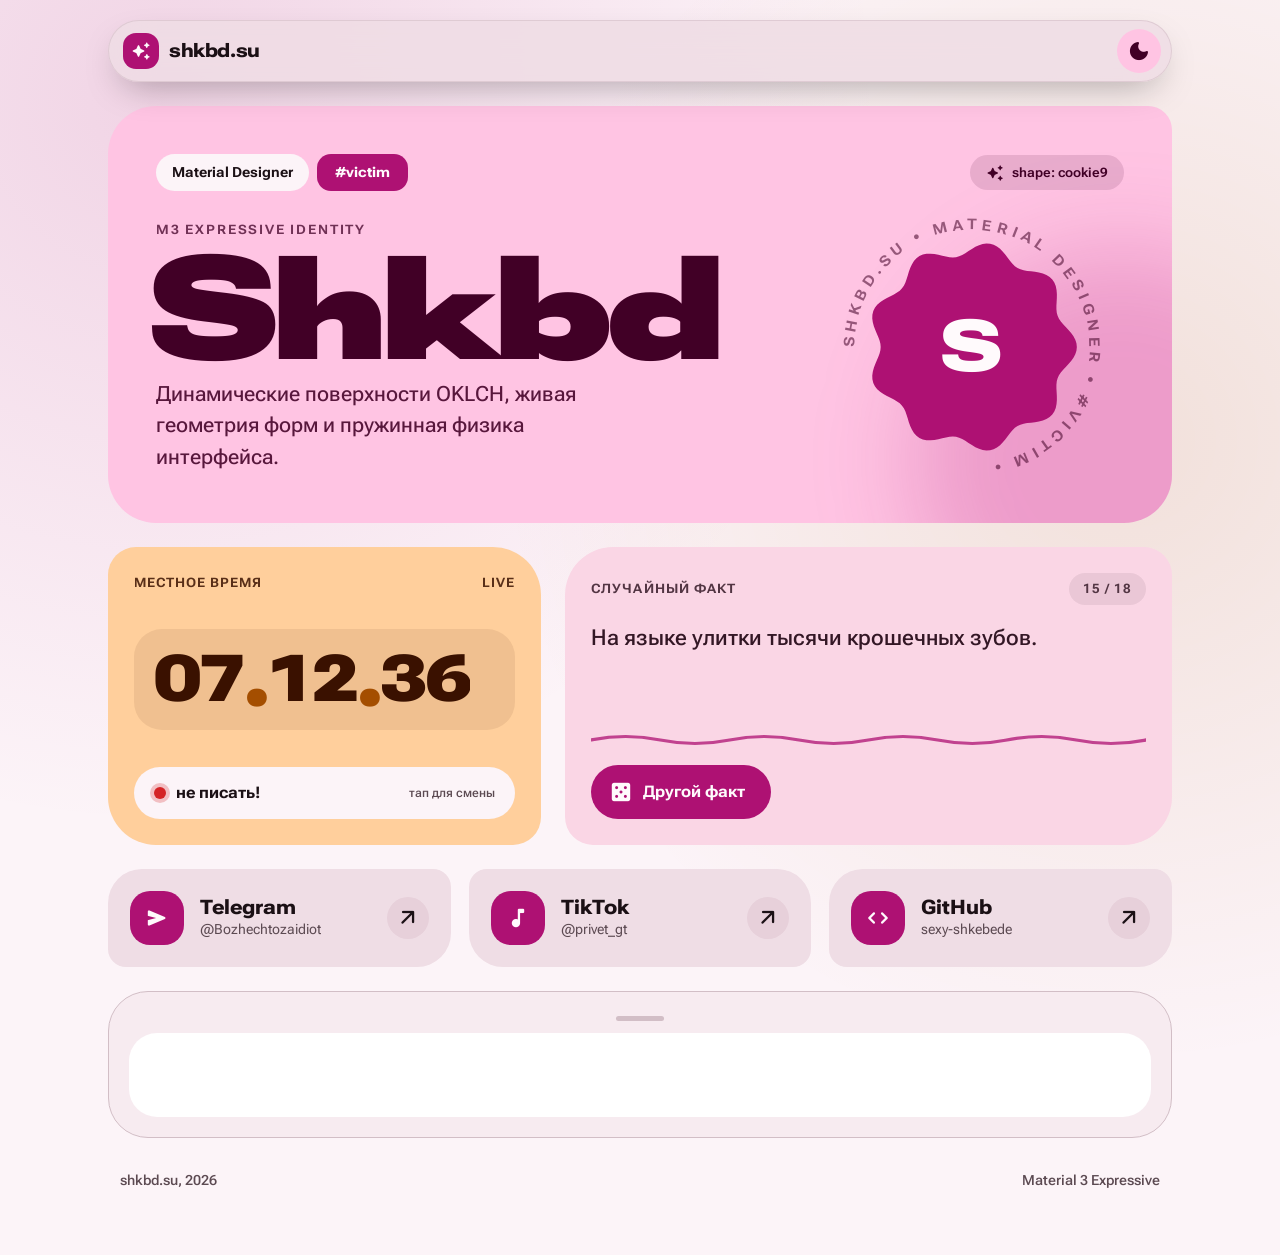
==== commit 5b6ffccf: "Add files via upload" ====
--- a/argon.html
+++ b/argon.html
@@ -12,28 +12,25 @@
 <link rel="preconnect" href="https://fonts.googleapis.com">
 <link rel="preconnect" href="https://fonts.gstatic.com" crossorigin>
 <link rel="stylesheet" href="https://fonts.googleapis.com/css2?family=Roboto+Flex:opsz,wdth,wght@8..144,25..151,100..1000&display=swap">
-<link rel="stylesheet" href="https://fonts.googleapis.com/css2?family=Material+Symbols+Rounded:opsz,wght,FILL,GRAD@20..48,100..700,0..1,-50..200&icon_names=arrow_outward,auto_awesome,casino,check,code,dark_mode,light_mode,music_note,palette,send,spark&display=block">
+<link rel="stylesheet" href="https://fonts.googleapis.com/css2?family=Material+Symbols+Rounded:opsz,wght,FILL,GRAD@20..48,100..700,0..1,-50..200&icon_names=arrow_outward,auto_awesome,casino,code,dark_mode,light_mode,music_note,send&display=block">
 <script>
+  // Ранняя установка темы, чтобы не мигало при загрузке
   try {
     var d = document.documentElement,
-        h = localStorage.getItem('shkbd:hue'),
         t = localStorage.getItem('shkbd:theme');
-    if (h) d.style.setProperty('--h', h);
     if (t) d.dataset.theme = t;
   } catch (e) {}
   document.documentElement.classList.add('pre');
 </script>
 <style>
-@property --h { syntax: '<number>'; inherits: true; initial-value: 350; }
-
 :root {
   color-scheme: light dark;
   --h: 350;
 
-  /* Оригинальный фон блока комментариев */
+  /* Цвет блока комментариев — как на старом сайте (светлая / тёмная тема) */
   --comments-bg: light-dark(#FFFFFF, #15202B);
 
-  /* Динамическая палитра M3 Expressive из одного оттенка --h (OKLCH) */
+  /* Схема M3 Expressive (OKLCH) */
   --primary:                light-dark(oklch(50% .20 var(--h)),  oklch(82% .13 var(--h)));
   --on-primary:             light-dark(oklch(99% .008 var(--h)), oklch(25% .10 var(--h)));
   --primary-container:      light-dark(oklch(89% .085 var(--h)), oklch(34% .12 var(--h)));
@@ -73,7 +70,6 @@
 
 :root[data-theme="light"] { color-scheme: light; }
 :root[data-theme="dark"]  { color-scheme: dark; }
-:root.ready { transition: --h .9s var(--emph); }
 
 *, *::before, *::after { box-sizing: border-box; margin: 0; }
 html { height: 100%; -webkit-text-size-adjust: 100%; background: var(--surface); }
@@ -105,32 +101,28 @@
 .stage {
   max-width: 1120px;
   margin: 0 auto;
-  padding: 16px 16px 56px;
+  padding: 14px 16px 56px;
   display: flex;
   flex-direction: column;
   gap: 20px;
 }
 
 /* ==========================================================================
-   1. M3 EXPRESSIVE FLOATING DOCK (ВЕРХНЯЯ КАПСУЛА НАВИГАЦИИ И ПАЛИТРЫ)
+   1. КОМПАКТНЫЙ FLOATING DOCK (ТОЛЬКО БРЕНД И ТЕМА — НЕ ВЫЛЕЗАЕТ НА МОБИЛКАХ)
    ========================================================================== */
 .dock-wrap {
   position: sticky;
-  top: 14px;
+  top: 12px;
   z-index: 30;
-  display: flex;
-  justify-content: center;
-  pointer-events: none;
+  width: 100%;
 }
 .dock {
-  pointer-events: auto;
   display: flex;
   align-items: center;
   justify-content: space-between;
-  gap: 10px;
+  gap: 12px;
   width: 100%;
-  max-width: 720px;
-  padding: 8px 10px 8px 16px;
+  padding: 8px 10px 8px 14px;
   border-radius: 999px;
   background: color-mix(in oklab, var(--surface-high) 86%, transparent);
   backdrop-filter: blur(20px);
@@ -142,14 +134,16 @@
   display: inline-flex;
   align-items: center;
   gap: 10px;
+  min-width: 0;
   text-decoration: none;
   font-size: 19px;
   letter-spacing: -.02em;
   font-variation-settings: 'wdth' 135, 'wght' 820, 'opsz' 24;
 }
 .brand-spark {
-  width: 34px; height: 34px;
-  border-radius: 12px;
+  flex: none;
+  width: 36px; height: 36px;
+  border-radius: 13px;
   background: var(--primary);
   color: var(--on-primary);
   display: grid;
@@ -161,51 +155,11 @@
   transform: rotate(22deg) scale(1.08);
 }
 
-.dock-controls {
-  display: flex;
-  align-items: center;
-  gap: 6px;
-}
-
-/* Встроенная карусель оттенков прямо в доке */
-.swatch-strip {
-  display: flex;
-  align-items: center;
-  gap: 5px;
-  background: var(--surface-low);
-  padding: 5px;
-  border-radius: 999px;
-}
-.sw {
-  width: 32px; height: 32px;
+.dock-btn {
+  flex: none;
+  width: 44px; height: 44px;
   border: 0;
-  border-radius: 16px;
-  background: oklch(65% .18 var(--sh));
-  color: #fff;
-  display: grid;
-  place-items: center;
-  transition: width .45s var(--spring), border-radius .45s var(--spring), transform .4s var(--spring);
-}
-.sw .ms {
-  font-size: 17px;
-  opacity: 0;
-  transform: scale(.3);
-  transition: opacity .2s, transform .4s var(--spring);
-}
-.sw[aria-checked="true"] {
-  width: 44px;
-  border-radius: 10px;
-}
-.sw[aria-checked="true"] .ms {
-  opacity: 1;
-  transform: none;
-}
-.sw:active { transform: scale(.86); }
-
-.dock-btn {
-  width: 42px; height: 42px;
-  border: 0;
-  border-radius: 21px;
+  border-radius: 22px;
   background: var(--primary-container);
   color: var(--on-primary-container);
   display: grid;
@@ -217,19 +171,19 @@
   color: var(--on-primary);
 }
 .dock-btn:active {
-  border-radius: 12px;
+  border-radius: 13px;
   transform: scale(.9);
 }
 
 /* ==========================================================================
-   2. HERO SCULPTURE STAGE (ПОСТЕРНАЯ АРХИТЕКТУРА)
+   2. HERO SCULPTURE STAGE
    ========================================================================== */
 .hero-stage {
   position: relative;
   background: var(--primary-container);
   color: var(--on-primary-container);
-  border-radius: 56px 24px 56px 56px;
-  padding: clamp(24px, 4.5vw, 48px);
+  border-radius: 48px 24px 48px 48px;
+  padding: clamp(22px, 4.5vw, 48px);
   display: grid;
   grid-template-columns: 1fr;
   gap: 28px;
@@ -254,7 +208,7 @@
   flex-wrap: wrap;
   align-items: center;
   justify-content: space-between;
-  gap: 12px;
+  gap: 10px;
 }
 .role-cluster {
   display: inline-flex;
@@ -315,10 +269,9 @@
   gap: 24px;
 }
 
-/* Скульптурный аватар с вращающимся текстовым кольцом */
 .avatar-sculpture {
   position: relative;
-  width: clamp(190px, 46vw, 260px);
+  width: clamp(180px, 46vw, 256px);
   aspect-ratio: 1;
   margin: 0 auto;
   display: grid;
@@ -388,14 +341,14 @@
   container-type: inline-size;
 }
 .eyebrow {
-  font-size: 14px;
+  font-size: 13px;
   text-transform: uppercase;
   letter-spacing: .14em;
   opacity: .75;
   font-variation-settings: 'wdth' 130, 'wght' 700;
 }
 .name {
-  font-size: clamp(68px, 23cqi, 168px);
+  font-size: clamp(64px, 23cqi, 168px);
   line-height: .82;
   letter-spacing: -.035em;
   margin-left: -.04em;
@@ -408,14 +361,14 @@
   letter-spacing: .04em;
 }
 .hero-subline {
-  font-size: clamp(17px, 3.8cqi, 22px);
+  font-size: clamp(16px, 3.8cqi, 21px);
   max-width: 38ch;
   opacity: .88;
   font-variation-settings: 'wdth' 105, 'wght' 480;
 }
 
 /* ==========================================================================
-   3. ДВУХКОЛОНОЧНЫЙ ЭКСПРЕССИВНЫЙ ДАШБОРД (LOCKSCREEN CLOCK + WAVY FACT DECK)
+   3. ДУЭТ ВИДЖЕТОВ (ЧАСЫ ANDROID 16 + СЛУЧАЙНЫЙ ФАКТ)
    ========================================================================== */
 .expressive-duo {
   display: grid;
@@ -423,16 +376,15 @@
   gap: 20px;
 }
 
-/* Карточка времени в стиле Android 16 Lockscreen */
 .clock-card {
   background: var(--tertiary-container);
   color: var(--on-tertiary-container);
-  border-radius: 28px 52px 28px 52px;
-  padding: 28px;
+  border-radius: 28px 48px 28px 48px;
+  padding: 26px;
   display: flex;
   flex-direction: column;
   justify-content: space-between;
-  gap: 22px;
+  gap: 20px;
   container-type: inline-size;
   transition: border-radius .55s var(--spring);
 }
@@ -444,7 +396,7 @@
   align-items: center;
   justify-content: space-between;
   gap: 8px;
-  font-size: 14px;
+  font-size: 13px;
   text-transform: uppercase;
   letter-spacing: .08em;
   font-variation-settings: 'wdth' 120, 'wght' 720;
@@ -457,14 +409,14 @@
   justify-content: space-between;
   gap: 12px;
   background: color-mix(in oklab, var(--on-tertiary-container) 8%, transparent);
-  padding: 18px 22px;
-  border-radius: 32px;
+  padding: 18px 20px;
+  border-radius: 28px;
 }
 .digits {
   display: flex;
   align-items: baseline;
   overflow: hidden;
-  font-size: clamp(44px, 17cqi, 78px);
+  font-size: clamp(40px, 17cqi, 78px);
   line-height: 1;
   letter-spacing: -.03em;
   font-variant-numeric: tabular-nums;
@@ -518,12 +470,11 @@
   font-variation-settings: 'wdth' 100, 'wght' 550;
 }
 
-/* Карточка случайного факта с M3 Wavy Linear Indicator */
 .fact-card {
   background: var(--secondary-container);
   color: var(--on-secondary-container);
-  border-radius: 52px 28px 52px 28px;
-  padding: 28px;
+  border-radius: 48px 28px 48px 28px;
+  padding: 26px;
   display: flex;
   flex-direction: column;
   justify-content: space-between;
@@ -535,9 +486,9 @@
 }
 
 .fact-quote {
-  font-size: clamp(19px, 2.2vw, 23px);
-  line-height: 1.38;
-  min-height: 3.9em;
+  font-size: clamp(18px, 2.2vw, 22px);
+  line-height: 1.4;
+  min-height: 4.1em;
   font-variation-settings: 'wdth' 105, 'wght' 520, 'opsz' 24;
   transition: opacity .25s var(--emph), transform .45s var(--spring-soft), filter .25s;
 }
@@ -547,7 +498,6 @@
   filter: blur(5px);
 }
 
-/* M3 Expressive Wavy Line */
 .wavy-wrap {
   width: 100%;
   height: 16px;
@@ -580,9 +530,9 @@
 }
 .fab-expressive {
   border: 0;
-  height: 56px;
-  padding: 0 28px 0 20px;
-  border-radius: 28px;
+  height: 54px;
+  padding: 0 26px 0 18px;
+  border-radius: 27px;
   background: var(--primary);
   color: var(--on-primary);
   display: inline-flex;
@@ -594,7 +544,7 @@
 }
 .fab-expressive:hover {
   border-radius: 16px;
-  padding-inline: 30px;
+  padding-inline: 28px;
 }
 .fab-expressive:active {
   border-radius: 12px;
@@ -620,7 +570,7 @@
 
 .fact-counter {
   font-size: 13px;
-  padding: 8px 14px;
+  padding: 6px 14px;
   border-radius: 999px;
   background: color-mix(in oklab, var(--on-secondary-container) 9%, transparent);
   font-variant-numeric: tabular-nums;
@@ -628,7 +578,7 @@
 }
 
 /* ==========================================================================
-   4. СКУЛЬПТУРНАЯ КОЛОДА СОЦСЕТЕЙ (M3 EXPRESSIVE SHAPE DECK)
+   4. СКУЛЬПТУРНАЯ КОЛОДА СОЦСЕТЕЙ
    ========================================================================== */
 .social-deck {
   display: grid;
@@ -640,8 +590,8 @@
   overflow: hidden;
   text-decoration: none;
   background: var(--surface-high);
-  padding: 24px;
-  border-radius: 36px 18px 36px 18px;
+  padding: 22px;
+  border-radius: 34px 18px 34px 18px;
   display: flex;
   align-items: center;
   justify-content: space-between;
@@ -652,10 +602,10 @@
     background-color .25s;
 }
 .scard:nth-child(2) {
-  border-radius: 18px 36px 18px 36px;
+  border-radius: 18px 34px 18px 34px;
 }
 .scard:hover {
-  border-radius: 28px;
+  border-radius: 26px;
   transform: translateY(-4px);
   background: color-mix(in oklab, var(--primary-container) 78%, var(--surface-high));
   color: var(--on-primary-container);
@@ -672,8 +622,8 @@
 }
 .scard-ic {
   flex: none;
-  width: 58px; height: 58px;
-  border-radius: 22px;
+  width: 54px; height: 54px;
+  border-radius: 20px;
   background: var(--primary);
   color: var(--on-primary);
   display: grid;
@@ -690,7 +640,7 @@
   min-width: 0;
 }
 .scard-meta b {
-  font-size: 22px;
+  font-size: 20px;
   line-height: 1.15;
   font-variation-settings: 'wdth' 125, 'wght' 820;
 }
@@ -707,7 +657,7 @@
 }
 .scard-go {
   flex: none;
-  width: 44px; height: 44px;
+  width: 42px; height: 42px;
   border-radius: 50%;
   background: var(--surface-highest);
   color: var(--on-surface);
@@ -721,24 +671,24 @@
 }
 
 /* ==========================================================================
-   5. СЕКЦИЯ КОММЕНТАРИЕВ (M3 EXPRESSIVE SHEET)
+   5. КОММЕНТАРИИ
    ========================================================================== */
 .comments-sheet {
   background: var(--surface-low);
-  border-radius: 44px;
-  padding: 16px;
+  border-radius: 40px;
+  padding: 14px;
   border: 1px solid var(--outline);
 }
 .sheet-handle {
   width: 48px; height: 5px;
   border-radius: 999px;
   background: var(--outline);
-  margin: 4px auto 14px;
+  margin: 4px auto 12px;
 }
 .comments {
   background: var(--comments-bg);
-  border-radius: 32px;
-  padding: 14px;
+  border-radius: 28px;
+  padding: 12px;
   min-height: 84px;
   transition: background-color .3s ease;
 }
@@ -756,7 +706,7 @@
 }
 
 /* ==========================================================================
-   ДЕСКТОПНАЯ АРХИТЕКТУРА
+   ДЕСКТОПНАЯ СЕТКА
    ========================================================================== */
 @media (min-width: 820px) {
   .stage { padding: 20px 28px 64px; gap: 24px; }
@@ -792,7 +742,6 @@
 </style>
 </head>
 <body>
-<!-- SVG-определения для процедурного морфинга аватарки -->
 <svg width="0" height="0" style="position:absolute" aria-hidden="true" focusable="false">
   <defs>
     <clipPath id="avatarClip" clipPathUnits="objectBoundingBox">
@@ -802,7 +751,7 @@
 </svg>
 
 <div class="stage">
-  <!-- 1. ПЛАВАЮЩИЙ ДОК M3 EXPRESSIVE -->
+  <!-- 1. ВЕРХНИЙ ДОК (ТОЛЬКО БРЕНД И ТЕМА) -->
   <div class="dock-wrap">
     <header class="dock">
       <a class="brand-pill" href="/">
@@ -810,12 +759,9 @@
         <span>shkbd.su</span>
       </a>
 
-      <div class="dock-controls">
-        <div class="swatch-strip" id="palette" role="radiogroup" aria-label="Палитра M3"></div>
-        <button class="dock-btn" id="themeBtn" type="button" aria-label="Сменить тему">
-          <span class="ms" id="themeIcon">dark_mode</span>
-        </button>
-      </div>
+      <button class="dock-btn" id="themeBtn" type="button" aria-label="Сменить тему">
+        <span class="ms" id="themeIcon">dark_mode</span>
+      </button>
     </header>
   </div>
 
@@ -827,7 +773,7 @@
         <span class="pill-tag">#victim</span>
       </div>
       <button class="shape-trigger" id="shapeTrigger" type="button">
-        <span class="ms" style="font-size:18px">palette</span>
+        <span class="ms" style="font-size:18px">auto_awesome</span>
         <span id="shapeLabel">shape: cookie9</span>
       </button>
     </div>
@@ -861,7 +807,7 @@
     </div>
   </section>
 
-  <!-- 3. ДУЭТ ВИДЖЕТОВ: ЧАСЫ ANDROID 16 + ФАКТЫ С M3 WAVY INDICATOR -->
+  <!-- 3. ЧАСЫ + СЛУЧАЙНЫЙ ФАКТ -->
   <div class="expressive-duo">
     <section class="clock-card">
       <div class="card-kicker">
@@ -871,7 +817,7 @@
 
       <div class="clock-face">
         <div class="digits" role="timer">
-          <span class="d">0</span><span class="d">0</span><span class="sep">:</span><span class="d">0</span><span class="d">0</span><span class="sep">:</span><span class="d">0</span><span class="d">0</span>
+          <span class="d">0</span><span class="d">0</span><span class="sep">.</span><span class="d">0</span><span class="d">0</span><span class="sep">.</span><span class="d">0</span><span class="d">0</span>
         </div>
       </div>
 
@@ -892,7 +838,6 @@
 
       <p class="fact-quote" id="factText" aria-live="polite"></p>
 
-      <!-- Фирменная волна M3 Expressive -->
       <div class="wavy-wrap" aria-hidden="true">
         <svg class="wavy-svg" viewBox="0 0 400 16" preserveAspectRatio="none">
           <path d="M 0 8 Q 12.5 1, 25 8 T 50 8 T 75 8 T 100 8 T 125 8 T 150 8 T 175 8 T 200 8 T 225 8 T 250 8 T 275 8 T 300 8 T 325 8 T 350 8 T 375 8 T 400 8"/>
@@ -911,7 +856,7 @@
     </section>
   </div>
 
-  <!-- 4. КОЛОДА ССЫЛОК (M3 EXPRESSIVE SHAPE CARDS) -->
+  <!-- 4. ССЫЛКИ -->
   <nav class="social-deck" aria-label="Ссылки">
     <a class="scard" href="https://t.me/Bozhechtozaidiot" target="_blank" rel="noopener">
       <div class="scard-left">
@@ -947,7 +892,7 @@
     </a>
   </nav>
 
-  <!-- 5. КОММЕНТАРИИ В ОБЁРТКЕ M3 BOTTOM SHEET -->
+  <!-- 5. КОММЕНТАРИИ -->
   <section class="comments-sheet" aria-label="Комментарии">
     <div class="sheet-handle" aria-hidden="true"></div>
     <div class="comments" id="comments">
@@ -957,7 +902,7 @@
 
   <footer class="foot">
     <span>shkbd.su, 2026</span>
-    <span>M3 Expressive • OKLCH Engine</span>
+    <span>Material 3 Expressive</span>
   </footer>
 </div>
 
@@ -968,7 +913,6 @@
   const root = document.documentElement;
   const reduce = matchMedia('(prefers-reduced-motion: reduce)').matches;
   const store = {
-    get(k) { try { return localStorage.getItem(k); } catch (e) { return null; } },
     set(k, v) { try { localStorage.setItem(k, v); } catch (e) {} }
   };
 
@@ -994,14 +938,6 @@
     'Свет от Солнца летит до Земли около 8 минут 20 секунд.',
     'Ватикан — самая маленькая страна в мире.',
     'Кошки не чувствуют сладкий вкус.'
-  ];
-
-  const PALETTES = [
-    { name: 'Роза', h: 350 },
-    { name: 'Сирень', h: 295 },
-    { name: 'Океан', h: 235 },
-    { name: 'Мята', h: 165 },
-    { name: 'Янтарь', h: 70 }
   ];
 
   const STATUS_LIST = [
@@ -1159,41 +1095,7 @@
     statusBtn.style.setProperty('--st-col', STATUS_LIST[stIdx].col);
   });
 
-  /* ---------- Палитра в доке ---------- */
-  const palEl = $('#palette');
-  const savedHue = parseFloat(store.get('shkbd:hue'));
-  let baseHue = PALETTES.some((p) => p.h === savedHue) ? savedHue : PALETTES[0].h;
-
-  const syncSwatches = () => {
-    palEl.querySelectorAll('.sw').forEach((b, i) => {
-      b.setAttribute('aria-checked', String(PALETTES[i].h === baseHue));
-    });
-  };
-
-  PALETTES.forEach((p) => {
-    const b = document.createElement('button');
-    b.className = 'sw';
-    b.type = 'button';
-    b.setAttribute('role', 'radio');
-    b.setAttribute('aria-label', p.name);
-    b.title = p.name;
-    b.style.setProperty('--sh', p.h);
-    b.innerHTML = '<span class="ms">check</span>';
-    b.addEventListener('click', () => setHue(p.h));
-    palEl.appendChild(b);
-  });
-  syncSwatches();
-
-  function setHue(h) {
-    const cur = parseFloat(getComputedStyle(root).getPropertyValue('--h'));
-    const target = Number.isFinite(cur) ? h + 360 * Math.round((cur - h) / 360) : h;
-    root.style.setProperty('--h', target);
-    baseHue = h;
-    store.set('shkbd:hue', h);
-    syncSwatches();
-  }
-
-  /* ---------- Тема с круговым View Transition ---------- */
+  /* ---------- Тема с круговым переходом View Transition ---------- */
   const themeBtn = $('#themeBtn'), themeIcon = $('#themeIcon');
   const mq = matchMedia('(prefers-color-scheme: dark)');
   const isDark = () => (root.dataset.theme ? root.dataset.theme === 'dark' : mq.matches);
@@ -1248,11 +1150,10 @@
   }
   loadComments(isDark());
 
-  /* ---------- Интро-анимация ---------- */
+  /* ---------- Вступление ---------- */
   const intro = () => requestAnimationFrame(() => {
     root.classList.remove('pre');
     avatar.to('cookie9', 1100);
-    setTimeout(() => root.classList.add('ready'), 60);
   });
   const fontsReady = document.fonts && document.fonts.ready ? document.fonts.ready : Promise.resolve();
   Promise.race([fontsReady, new Promise((r) => setTimeout(r, 1200))]).then(intro, intro);
